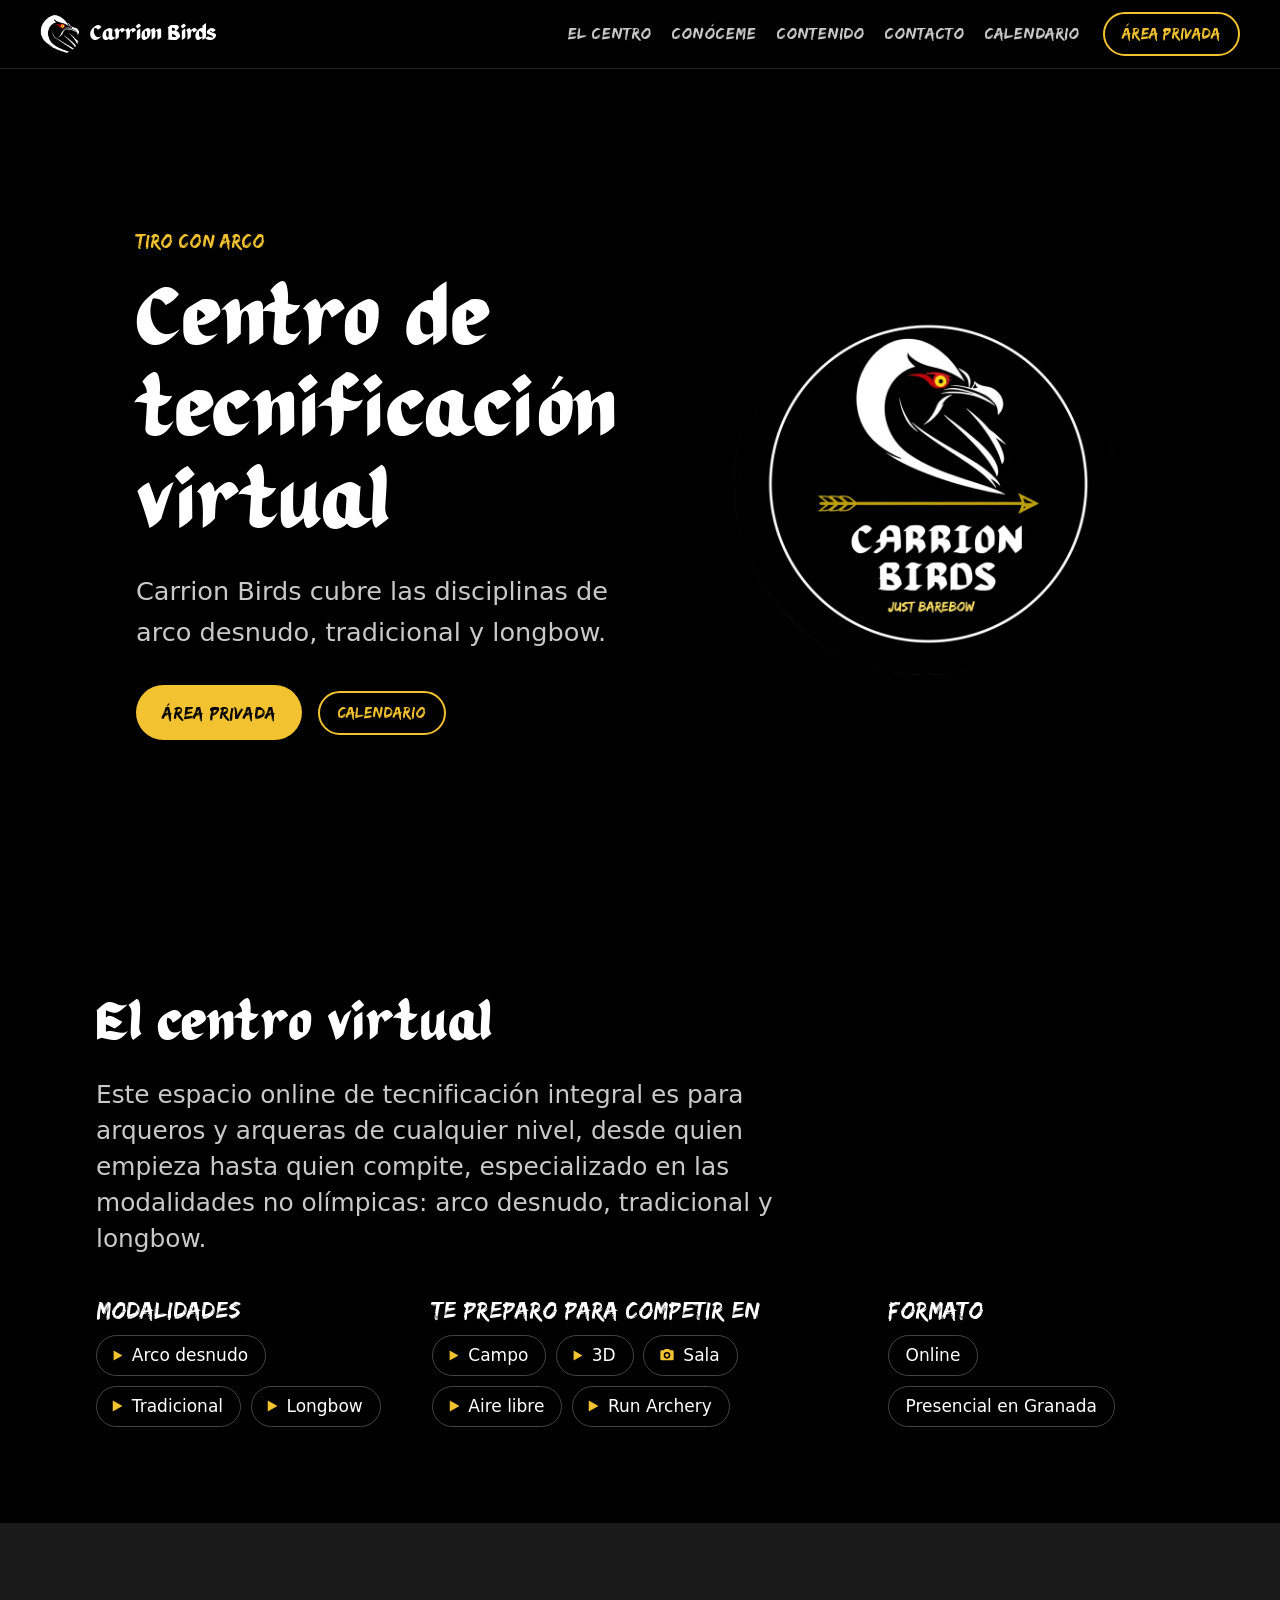
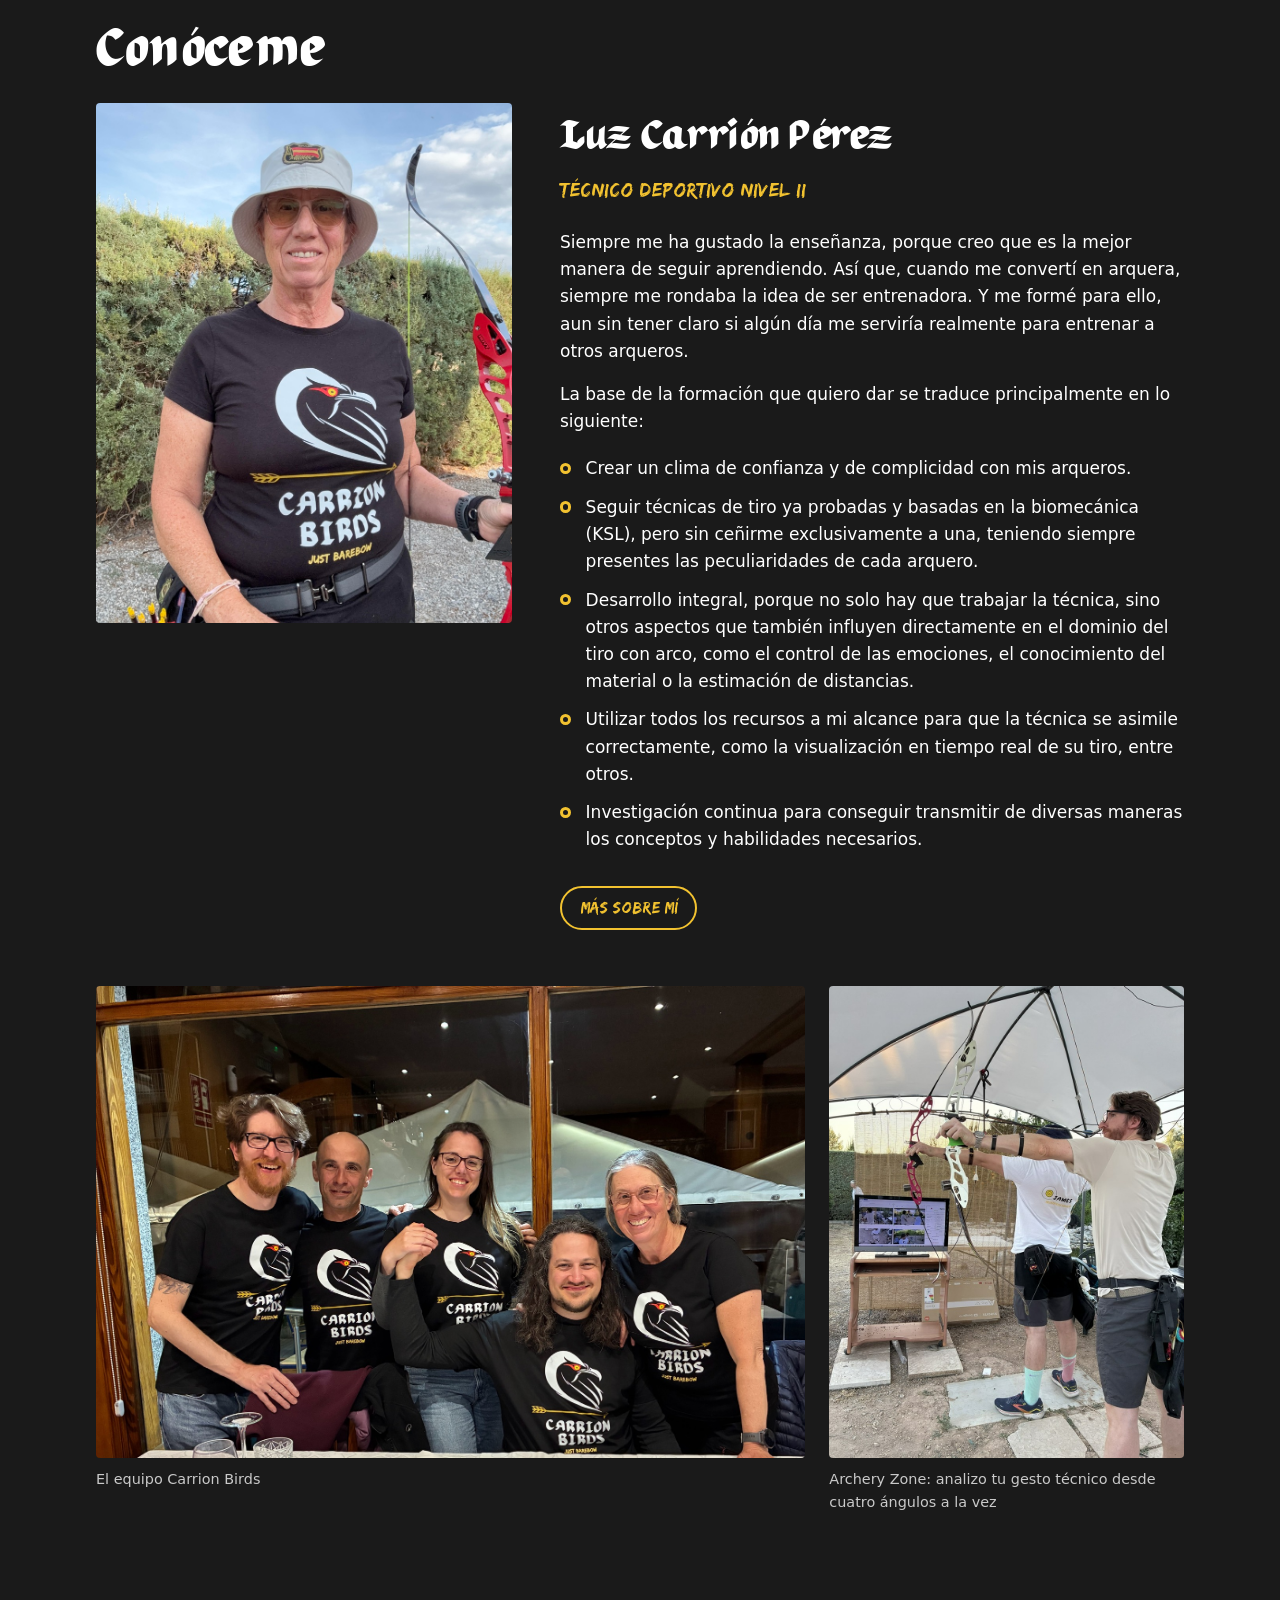
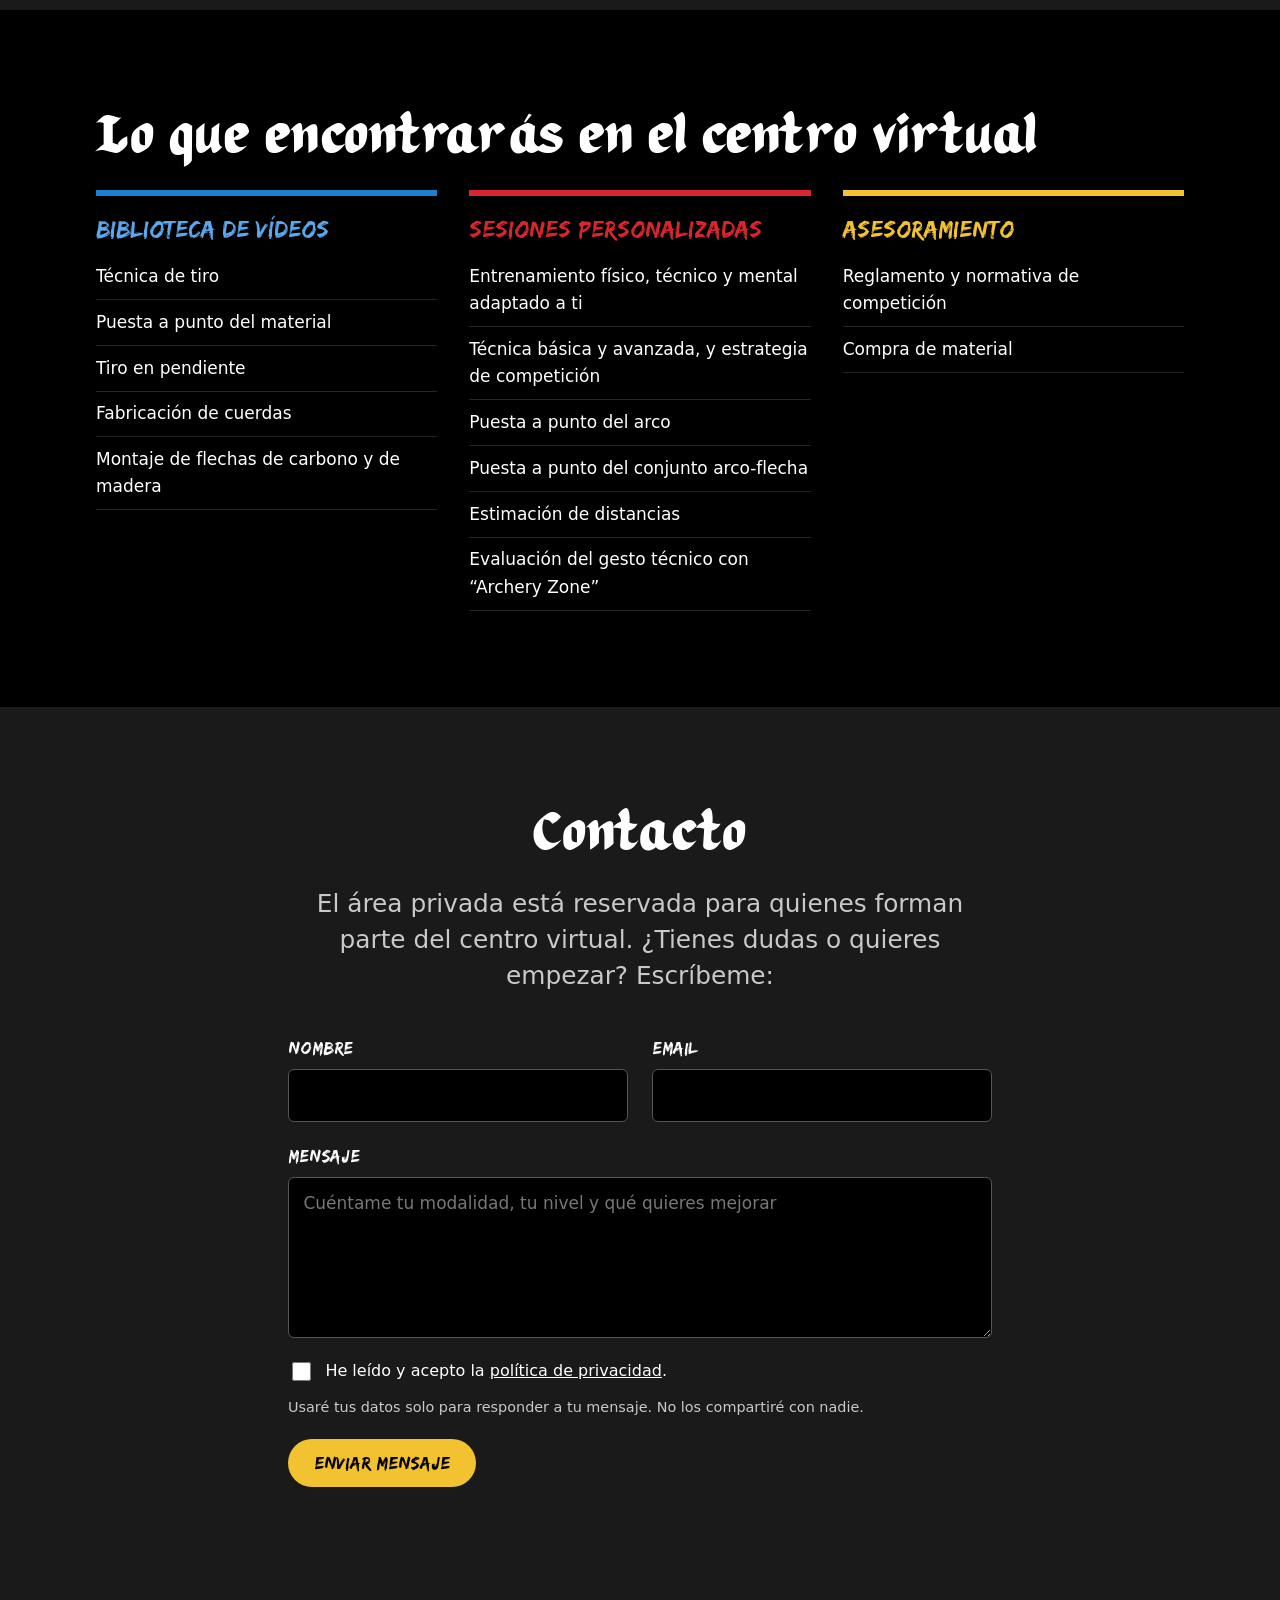
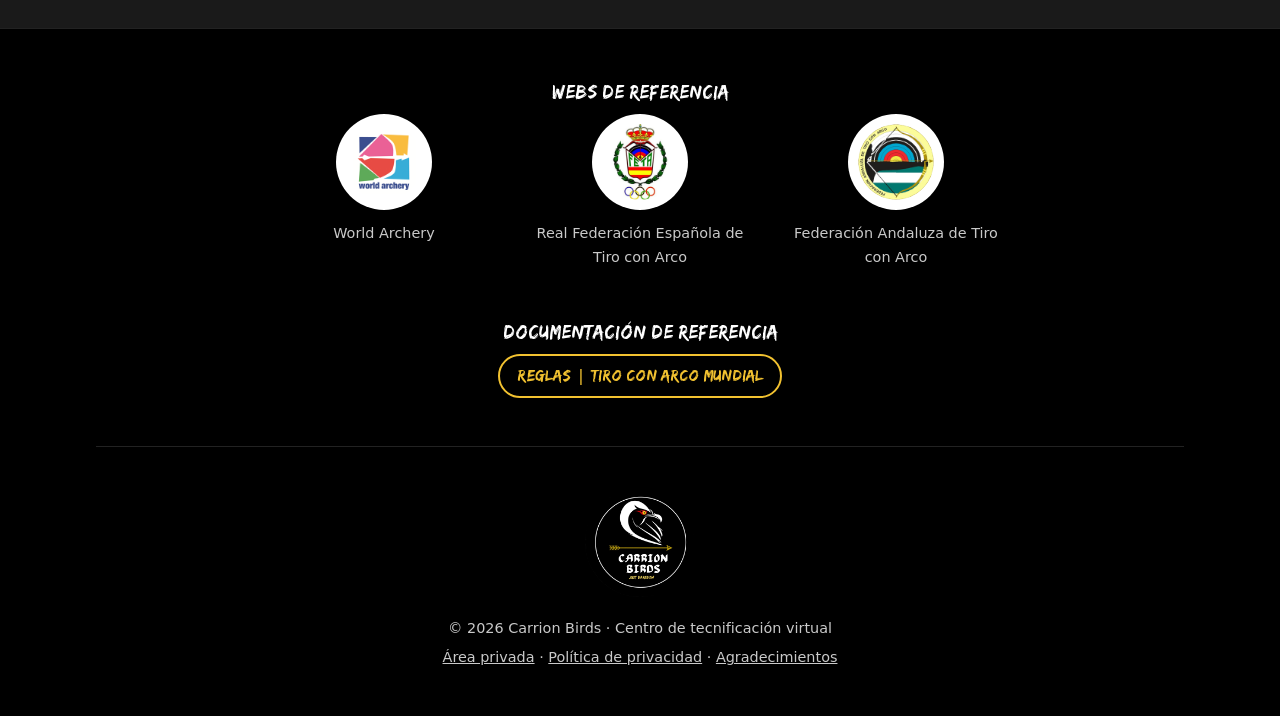
==== index.html @ 304d245d "Add World Archery (WA) federation for the Nîmes tournament New "WA" federation tag (magenta, World A" ====
<!doctype html>
<html lang="es">
<head>
  <meta charset="utf-8">
  <meta name="viewport" content="width=device-width, initial-scale=1">
  <title>Carrion Birds · Centro de tecnificación virtual de tiro con arco</title>
  <meta name="description" content="Tecnificación de tiro con arco online y presencial en Granada para arco desnudo, tradicional y longbow. Preparación para campo, 3D, sala, aire libre y Run Archery con Luz Carrión Pérez.">
  <meta name="theme-color" content="#000000">

  <link rel="canonical" href="https://www.carrionbirds.es/">

  <!-- Vista previa al compartir el enlace (WhatsApp, Telegram, Facebook...).
       La imagen tiene que ir con la dirección completa, no con ruta relativa. -->
  <meta property="og:site_name" content="Carrion Birds">
  <meta property="og:title" content="Carrion Birds · Centro de tecnificación virtual">
  <meta property="og:description" content="Tecnificación online para arco desnudo, tradicional y longbow.">
  <meta property="og:url" content="https://www.carrionbirds.es/">
  <meta property="og:image" content="https://www.carrionbirds.es/img/logo-carrion-birds-circular.png">
  <meta property="og:image:type" content="image/png">
  <meta property="og:image:width" content="800">
  <meta property="og:image:height" content="800">
  <meta property="og:image:alt" content="Logo de Carrion Birds">
  <meta property="og:type" content="website">
  <meta property="og:locale" content="es_ES">
  <meta name="twitter:card" content="summary">

  <link rel="icon" type="image/png" href="img/favicon.png">
  <link rel="apple-touch-icon" href="img/apple-touch-icon.png">
  <link rel="preload" href="fonts/Karatula.woff" as="font" type="font/woff" crossorigin>
  <link rel="preload" href="fonts/Edo.woff" as="font" type="font/woff" crossorigin>
  <link rel="stylesheet" href="css/styles.css?v=15">
</head>
<body>

  <a class="saltar" href="#contenido">Saltar al contenido</a>

  <!--
    ENLACE DE GOOGLE CLASSROOM
    Sustituye https://classroom.google.com/ por el enlace de tu clase
    en los TRES sitios donde aparece en este archivo.
  -->

  <header class="cabecera">
    <a class="marca" href="#inicio" aria-label="Carrion Birds, inicio">
      <img src="img/favicon.png" alt="" width="40" height="40">
      <span>Carrion Birds</span>
    </a>
    <nav class="menu" id="menu-principal" aria-label="Secciones">
      <a href="#centro">El centro</a>
      <a href="#conoceme">Conóceme</a>
      <a href="#contenido-centro">Contenido</a>
      <a href="#contacto">Contacto</a>
      <a href="calendario.html">Calendario</a>
      <a class="menu__solo-movil" href="https://classroom.google.com/" target="_blank" rel="noopener">Área privada</a>
    </nav>
    <a class="boton boton--borde cabecera__privada" href="https://classroom.google.com/" target="_blank" rel="noopener">Área privada</a>
    <!-- Botón del menú desplegable: solo se ve en el móvil -->
    <button class="menu-boton" type="button" aria-expanded="false" aria-controls="menu-principal" aria-label="Abrir el menú">
      <span></span><span></span><span></span>
    </button>
  </header>

  <main id="contenido">

    <!-- CABECERA -->
    <section class="portada" id="inicio">
      <div class="portada__texto">
        <p class="portada__club">Tiro con arco</p>
        <h1>Centro de tecnificación virtual</h1>
        <p class="portada__lema">Carrion Birds cubre las disciplinas de arco desnudo, tradicional y longbow.</p>
        <div class="portada__acciones">
          <a class="boton boton--oro" href="https://classroom.google.com/" target="_blank" rel="noopener">Área privada</a>
          <a class="boton boton--borde" href="calendario.html">Calendario</a>
        </div>
      </div>
      <div class="diana">
        <img class="diana__logo" src="img/logo-carrion-birds-circular.webp" alt="Logo de Carrion Birds, Just Barebow" width="800" height="800">
        <svg class="diana__anillos" viewBox="0 0 200 200" aria-hidden="true">
          <circle class="anillo anillo--blanco" cx="100" cy="100" r="90" />
          <circle class="anillo anillo--negro"  cx="100" cy="100" r="70" />
          <circle class="anillo anillo--azul"   cx="100" cy="100" r="50" />
          <circle class="anillo anillo--rojo"   cx="100" cy="100" r="30" />
          <circle class="anillo anillo--oro"    cx="100" cy="100" r="10" />
        </svg>
      </div>
    </section>

    <!-- QUÉ ES -->
    <section class="bloque" id="centro">
      <h2>El centro virtual</h2>
      <p class="entradilla">Este espacio online de tecnificación integral es para arqueros y arqueras de cualquier nivel, desde quien empieza hasta quien compite, especializado en las modalidades no olímpicas: arco desnudo, tradicional y longbow.</p>

      <div class="columnas">
        <div>
          <h3>Modalidades</h3>
          <ul class="etiquetas">
            <li><a href="https://youtu.be/T-MJKO4AnBM" target="_blank" rel="noopener">Arco desnudo</a></li>
            <li><a href="https://youtube.com/shorts/tj2CkJZrznQ" target="_blank" rel="noopener">Tradicional</a></li>
            <li><a href="https://youtube.com/shorts/CF2-1TgHA38" target="_blank" rel="noopener">Longbow</a></li>
          </ul>
        </div>
        <div>
          <h3>Te preparo para competir en</h3>
          <ul class="etiquetas">
            <li><a href="https://youtube.com/shorts/eZR2e_wwsYQ" target="_blank" rel="noopener">Campo</a></li>
            <li><a href="https://youtu.be/ReHPJplPX74" target="_blank" rel="noopener">3D</a></li>
            <li><a class="etiqueta--fotos" href="https://rfeta.smugmug.com/Temporada-2025-2026/Competiciones/Campeonatos-de-Espa%C3%B1a-en-Sala/Campeonato-Espa%C3%B1a-TLD-Sala-Ciudad-Real-2026/Fase-clasificatoria-longbow-y-arco-desnudo-2401/i-LFbZpQG/A" target="_blank" rel="noopener">Sala</a></li>
            <li><a href="https://youtu.be/RbGaaevDKQA" target="_blank" rel="noopener">Aire libre</a></li>
            <li><a href="https://www.youtube.com/watch?v=xKlJb9J6GiI" target="_blank" rel="noopener">Run Archery</a></li>
          </ul>
        </div>
        <div>
          <h3>Formato</h3>
          <ul class="etiquetas">
            <li>Online</li>
            <li>Presencial en Granada</li>
          </ul>
        </div>
      </div>
    </section>

    <!-- QUIÉN -->
    <section class="bloque bloque--claro" id="conoceme">
      <h2>Conóceme</h2>
      <div class="perfil">
        <figure class="perfil__foto">
          <!-- Foto vertical de la entrenadora (por ejemplo 900 × 1200 px) -->
          <img src="img/luz-carrion.jpg" alt="Luz Carrión Pérez" width="900" height="1200" loading="lazy">
        </figure>
        <div class="perfil__texto">
          <p class="perfil__nombre">Luz Carrión Pérez</p>
          <p class="perfil__cargo">Técnico Deportivo Nivel II</p>
          <!-- Escribe aquí el párrafo con más información sobre ti -->
                    <div class="perfil__bio">
            <p>Siempre me ha gustado la enseñanza, porque creo que es la mejor manera de seguir aprendiendo. Así que, cuando me convertí en arquera, siempre me rondaba la idea de ser entrenadora. Y me formé para ello, aun sin tener claro si algún día me serviría realmente para entrenar a otros arqueros.</p>
            <p>La base de la formación que quiero dar se traduce principalmente en lo siguiente:</p>
            <ul class="perfil__principios">
              <li>Crear un clima de confianza y de complicidad con mis arqueros.</li>
              <li>Seguir técnicas de tiro ya probadas y basadas en la biomecánica (KSL), pero sin ceñirme exclusivamente a una, teniendo siempre presentes las peculiaridades de cada arquero.</li>
              <li>Desarrollo integral, porque no solo hay que trabajar la técnica, sino otros aspectos que también influyen directamente en el dominio del tiro con arco, como el control de las emociones, el conocimiento del material o la estimación de distancias.</li>
              <li>Utilizar todos los recursos a mi alcance para que la técnica se asimile correctamente, como la visualización en tiempo real de su tiro, entre otros.</li>
              <li>Investigación continua para conseguir transmitir de diversas maneras los conceptos y habilidades necesarios.</li>
            </ul>
          </div>
          <a class="boton boton--borde" href="luz-carrion-perez.html">Más sobre mí</a>
        </div>
      </div>

      <div class="galeria">
        <figure class="galeria__grupo">
          <!-- Foto horizontal de grupo (por ejemplo 1600 × 1067 px) -->
          <img src="img/foto-grupo.jpg" alt="Arqueros y arqueras de Carrion Birds con la camiseta del club" width="1600" height="1067" loading="lazy">
          <figcaption>El equipo Carrion Birds</figcaption>
        </figure>
        <figure class="galeria__zona">
          <!-- Foto vertical de Archery Zone (por ejemplo 900 × 1200 px) -->
          <img src="img/archery-zone.jpg" alt="Sesión en Archery Zone: arqueros tirando junto a la pantalla con las cuatro vistas de las cámaras" width="900" height="1200" loading="lazy">
          <figcaption>Archery Zone: analizo tu gesto técnico desde cuatro ángulos a la vez</figcaption>
        </figure>
      </div>
    </section>

    <!-- CONTENIDO -->
    <section class="bloque" id="contenido-centro">
      <h2>Lo que encontrarás en el centro virtual</h2>
      <div class="servicios">
        <article class="servicio servicio--azul">
          <h3>Biblioteca de vídeos</h3>
          <ul>
            <li>Técnica de tiro</li>
            <li>Puesta a punto del material</li>
            <li>Tiro en pendiente</li>
            <li>Fabricación de cuerdas</li>
            <li>Montaje de flechas de carbono y de madera</li>
          </ul>
        </article>
        <article class="servicio servicio--rojo">
          <h3>Sesiones personalizadas</h3>
          <ul>
            <li>Entrenamiento físico, técnico y mental adaptado a ti</li>
            <li>Técnica básica y avanzada, y estrategia de competición</li>
            <li>Puesta a punto del arco</li>
            <li>Puesta a punto del conjunto arco-flecha</li>
            <li>Estimación de distancias</li>
            <li>Evaluación del gesto técnico con “Archery Zone”</li>
          </ul>
        </article>
        <article class="servicio servicio--oro">
          <h3>Asesoramiento</h3>
          <ul>
            <li>Reglamento y normativa de competición</li>
            <li>Compra de material</li>
          </ul>
        </article>
      </div>
    </section>

    <!-- CIERRE Y CONTACTO -->
    <section class="bloque bloque--claro contacto" id="contacto">
      <h2>Contacto</h2>
      <p class="entradilla">El área privada está reservada para quienes forman parte del centro virtual. ¿Tienes dudas o quieres empezar? Escríbeme:</p>

      <!--
        FORMULARIO (Formspree)
        Sustituye TU_CODIGO por el código de tu formulario en Formspree
        (la parte final de la dirección que te dan, por ejemplo xyzabcde).
        Ver README.md, apartado "Formulario de contacto".
      -->
      <form class="formulario" id="formulario-contacto" action="https://formspree.io/f/xppqkqeo" method="POST">
        <input type="hidden" name="_subject" value="Nuevo mensaje desde la web de Carrion Birds">
        <!-- Trampa para robots: las personas no ven este campo -->
        <input type="text" name="_gotcha" class="oculto" tabindex="-1" autocomplete="off" aria-hidden="true">

        <div class="campo">
          <label for="nombre">Nombre</label>
          <input id="nombre" name="nombre" type="text" autocomplete="name" required>
        </div>
        <div class="campo">
          <label for="email">Email</label>
          <input id="email" name="email" type="email" autocomplete="email" required>
        </div>
        <div class="campo campo--ancho">
          <label for="mensaje">Mensaje</label>
          <textarea id="mensaje" name="mensaje" rows="5" placeholder="Cuéntame tu modalidad, tu nivel y qué quieres mejorar" required></textarea>
        </div>
        <div class="campo campo--ancho campo--check">
          <input id="privacidad" name="privacidad" type="checkbox" value="Acepta" required>
          <label for="privacidad">He leído y acepto la <a href="privacidad.html">política de privacidad</a>.</label>
        </div>
        <p class="formulario__legal campo--ancho">Usaré tus datos solo para responder a tu mensaje. No los compartiré con nadie.</p>
        <div class="campo--ancho">
          <button class="boton boton--oro" type="submit">Enviar mensaje</button>
        </div>
        <p class="formulario__estado campo--ancho" role="status" aria-live="polite"></p>
      </form>
    </section>

  </main>

  <footer class="pie">
    <div class="pie__referencias">
      <p class="pie__titulo">Webs de referencia</p>
      <ul class="federaciones">
        <li>
          <a href="https://www.worldarchery.sport/" target="_blank" rel="noopener">
            <img src="img/logo-world-archery.png" alt="" width="200" height="200" loading="lazy">
            <span>World Archery</span>
          </a>
        </li>
        <li>
          <a href="https://www.federarco.es/" target="_blank" rel="noopener">
            <img src="img/logo-rfeta.png" alt="" width="200" height="200" loading="lazy">
            <span>Real Federación Española de Tiro con Arco</span>
          </a>
        </li>
        <li>
          <a href="https://fatarco.es/" target="_blank" rel="noopener">
            <img src="img/logo-fatarco.png" alt="" width="200" height="200" loading="lazy">
            <span>Federación Andaluza de Tiro con Arco</span>
          </a>
        </li>
      </ul>
    </div>
    <div class="pie__referencias">
      <p class="pie__titulo">Documentación de referencia</p>
      <a class="boton boton--borde" href="https://www.worldarchery.sport/rulebook" target="_blank" rel="noopener">Reglas <span class="boton__barra">|</span> Tiro con arco mundial</a>
    </div>
    <div class="pie__club">
      <img src="img/logo-carrion-birds-circular.webp" alt="Carrion Birds, Just Barebow" width="800" height="800" loading="lazy">
      <p>© 2026 Carrion Birds · Centro de tecnificación virtual</p>
      <p><a href="https://classroom.google.com/" target="_blank" rel="noopener">Área privada</a> · <a href="privacidad.html">Política de privacidad</a> · <a href="agradecimientos.html">Agradecimientos</a></p>
    </div>
  </footer>

  <script src="js/menu.js?v=1"></script>
  <script>
    // Envía el formulario sin salir de la página y muestra el resultado debajo.
    // Si JavaScript falla, el formulario se envía igualmente a Formspree.
    (function () {
      var form = document.getElementById("formulario-contacto");
      var estado = form.querySelector(".formulario__estado");
      var boton = form.querySelector("button[type=submit]");

      form.addEventListener("submit", function (e) {
        e.preventDefault();
        boton.disabled = true;
        boton.textContent = "Enviando…";
        estado.className = "formulario__estado campo--ancho";
        estado.textContent = "";

        fetch(form.action, {
          method: "POST",
          body: new FormData(form),
          headers: { "Accept": "application/json" }
        }).then(function (respuesta) {
          if (!respuesta.ok) throw new Error();
          form.reset();
          estado.classList.add("formulario__estado--ok");
          estado.textContent = "Mensaje enviado. Te responderé lo antes posible.";
        }).catch(function () {
          estado.classList.add("formulario__estado--error");
          estado.textContent = "No se ha podido enviar el mensaje. Revisa tu conexión y vuelve a intentarlo.";
        }).finally(function () {
          boton.disabled = false;
          boton.textContent = "Enviar mensaje";
        });
      });
    })();
  </script>

</body>
</html>
---- css/styles.css ----
/* =========================================================
   Carrion Birds · Centro de Tecnificación Virtual
   ========================================================= */

/* ---------- Tipografías ----------
   Karatula: LL Karatula, de Lloyd Zapanta.
   Edo: de Vic Fieger (licencia en fonts/Edo-licencia-Vic-Fieger.txt). */
@font-face {
  font-family: "Karatula";
  src: url("../fonts/Karatula.woff") format("woff");
  font-display: swap;
}
@font-face {
  font-family: "Edo";
  src: url("../fonts/Edo.woff") format("woff");
  font-display: swap;
}

/* ---------- Colores y medidas ---------- */
:root {
  --negro: #000000;
  --blanco: #ffffff;
  --gris: #1a1a1a;          /* fondo de las secciones alternas */
  --gris-texto: #c9c9c9;
  --oro: #f2c230;           /* amarillo de la diana */
  --rojo: #d7262e;          /* rojo de la diana */
  --azul: #1f7fd1;          /* azul de la diana */

  --fuente-titulo: "Karatula", "Impact", "Arial Black", sans-serif;
  --fuente-texto: "Edo", "Trebuchet MS", sans-serif;
  /* Para listas y textos largos. Si quieres TODO en Edo,
     cambia esta línea por: var(--fuente-texto); */
  --fuente-lectura: system-ui, -apple-system, "Segoe UI", Roboto, sans-serif;

  --ancho: 68rem;
  --margen: clamp(1rem, 4vw, 2.5rem);
}

/* ---------- Base ---------- */
*, *::before, *::after { box-sizing: border-box; }
html { scroll-behavior: smooth; scroll-padding-top: 5rem; }
body {
  margin: 0;
  background: var(--negro);
  color: var(--blanco);
  font-family: var(--fuente-lectura);
  font-size: 1.0625rem;
  line-height: 1.6;
  -webkit-font-smoothing: antialiased;
}
img { max-width: 100%; height: auto; display: block; }
a { color: inherit; }
h1, h2, h3 { margin: 0; font-weight: normal; line-height: 1.1; }
h1, h2 { font-family: var(--fuente-titulo); letter-spacing: .02em; }
h3 { font-family: var(--fuente-texto); font-size: 1.5rem; margin-bottom: .75rem; }
ul, ol { margin: 0; padding: 0; list-style: none; }
p { margin: 0 0 1rem; }

:focus-visible { outline: 3px solid var(--oro); outline-offset: 3px; }

.saltar {
  position: absolute; left: -999px; top: 0;
  background: var(--oro); color: var(--negro); padding: .5rem 1rem; z-index: 100;
}
.saltar:focus { left: 1rem; }

/* ---------- Botones ---------- */
.boton {
  display: inline-block;
  font-family: var(--fuente-texto);
  font-size: 1.15rem;
  text-decoration: none;
  padding: .7em 1.4em;
  border-radius: 999px;
  transition: background-color .2s, color .2s;
}
.boton--oro { background: var(--oro); color: var(--negro); }
.boton--oro:hover { background: var(--blanco); }
.boton--borde { border: 2px solid var(--oro); color: var(--oro); padding: .45em 1.1em; font-size: 1rem; }
.boton--borde:hover { background: var(--oro); color: var(--negro); }
.boton__barra { font-family: var(--fuente-lectura); margin: 0 .2em; }   /* la fuente Edo no tiene "|" */

/* ---------- Cabecera fija ---------- */
.cabecera {
  position: sticky; top: 0; z-index: 50;
  display: flex; align-items: center; gap: 1.5rem;
  padding: .75rem var(--margen);
  background: rgba(0, 0, 0, .92);
  border-bottom: 1px solid #222;
}
.marca {
  display: flex; align-items: center; gap: .6rem;
  text-decoration: none;
  font-family: var(--fuente-titulo); font-size: 1.4rem;
  margin-right: auto;
}
.marca img { width: 40px; height: 40px; border-radius: 50%; }
.menu { display: flex; gap: 1.25rem; font-family: var(--fuente-texto); }
.menu a { text-decoration: none; color: var(--gris-texto); }
.menu a:hover, .menu a[aria-current="page"] { color: var(--oro); }
.menu__solo-movil { display: none; }

/* Botón del menú desplegable (tres rayas que se convierten en una X) */
.menu-boton {
  display: none; flex-direction: column; justify-content: center; gap: 5px;
  width: 2.75rem; height: 2.75rem; padding: 0 .65rem;
  background: none; border: 2px solid var(--oro); border-radius: 50%; cursor: pointer;
}
.menu-boton span { display: block; height: 2px; background: var(--oro); border-radius: 2px; transition: transform .2s, opacity .2s; }
.cabecera--menu-abierto .menu-boton span:nth-child(1) { transform: translateY(7px) rotate(45deg); }
.cabecera--menu-abierto .menu-boton span:nth-child(2) { opacity: 0; }
.cabecera--menu-abierto .menu-boton span:nth-child(3) { transform: translateY(-7px) rotate(-45deg); }

/* ---------- Portada ---------- */
.portada {
  max-width: var(--ancho); margin: 0 auto;
  padding: clamp(3rem, 8vw, 6rem) var(--margen);
  display: grid; grid-template-columns: 1.2fr 1fr; gap: 3rem; align-items: center;
  min-height: calc(100vh - 4.5rem);
  overflow-x: clip;  /* los anillos al abrirse no generan scroll lateral */
}
.portada__club { font-family: var(--fuente-texto); color: var(--oro); font-size: 1.2rem; margin-bottom: 1rem; }
.portada h1 { font-size: clamp(2.6rem, 7vw, 5.2rem); margin-bottom: 1.5rem; }
.portada__lema { font-family: var(--fuente-lectura); font-size: clamp(1.25rem, 2.4vw, 1.6rem); color: var(--gris-texto); max-width: 30ch; margin-bottom: 2rem; }
.portada__acciones { display: flex; flex-wrap: wrap; align-items: center; gap: 1rem; }

/* La diana: aparece una diana, sus anillos se abren desde el centro
   hacia fuera y al final solo queda el logo */
.diana {
  position: relative;
  justify-self: center;
  width: min(100%, 24rem);
  aspect-ratio: 1;
}
.diana__logo {
  width: 100%;
  animation: logo-aparece .6s ease-out 1.2s both;
}
.diana__anillos {
  position: absolute; inset: 0;
  width: 100%; height: 100%;
  overflow: visible;
  pointer-events: none;
  animation: diana-entra .6s cubic-bezier(.2, .8, .2, 1) both;
}
.anillo {
  fill: none;
  stroke-width: 20.5;               /* cada anillo ocupa una franja de la diana */
  transform-box: view-box;
  transform-origin: 50% 50%;
  animation: anillo-abre .8s cubic-bezier(.55, 0, .3, 1) both;
}
.anillo--blanco { stroke: var(--blanco); animation-delay: 1.40s; }
.anillo--negro  { stroke: #111;          animation-delay: 1.30s; }
.anillo--azul   { stroke: var(--azul);   animation-delay: 1.20s; }
.anillo--rojo   { stroke: var(--rojo);   animation-delay: 1.10s; }
.anillo--oro    { stroke: var(--oro);    animation-delay: 1.00s; stroke-width: 20; }

@keyframes diana-entra {
  from { opacity: 0; transform: scale(.6) rotate(-20deg); }
  to   { opacity: 1; transform: none; }
}
@keyframes anillo-abre {
  0%   { transform: scale(1);   opacity: 1; }
  70%  { opacity: 0; }
  100% { transform: scale(2);   opacity: 0; }
}
@keyframes logo-aparece {
  from { opacity: 0; transform: scale(.92); }
  to   { opacity: 1; transform: none; }
}
@media (prefers-reduced-motion: reduce) {
  .diana__anillos { display: none; }
  .diana__logo { animation: none; }
  html { scroll-behavior: auto; }
}

/* ---------- Secciones ---------- */
.bloque {
  padding: clamp(3.5rem, 8vw, 6rem) var(--margen);
}
.bloque > * { max-width: var(--ancho); margin-left: auto; margin-right: auto; }
.bloque > .entradilla { max-width: 44rem; margin-left: max(0px, calc((100% - var(--ancho)) / 2)); }
.bloque--claro { background: var(--gris); }
.bloque h2 { font-size: clamp(2.2rem, 5vw, 3.4rem); margin-bottom: 1.5rem; }
.entradilla {
  font-family: var(--fuente-lectura);
  font-size: clamp(1.25rem, 2.2vw, 1.55rem);
  line-height: 1.45;
  color: var(--gris-texto);
  margin-bottom: 2.5rem;
}
.contacto .entradilla { margin-left: auto; margin-right: auto; }

.columnas { display: grid; grid-template-columns: 1fr 1.4fr 1fr; gap: 2.5rem; }

.etiquetas { display: flex; flex-wrap: wrap; gap: .6rem; }
.etiquetas li {
  border: 1px solid #444; border-radius: 999px;
  padding: .35em 1em;
}
/* Etiquetas que son enlaces: toda la pastilla se puede pulsar */
.etiquetas li:has(a) { padding: 0; transition: border-color .2s; }
.etiquetas a {
  display: flex; align-items: center; gap: .5em;
  padding: .35em 1em .35em .85em;
  text-decoration: none; transition: color .2s;
}
.etiquetas li:has(a:hover) { border-color: var(--oro); }
.etiquetas a:hover { color: var(--oro); }
/* Icono delante del texto: ▶ para vídeos, cámara para galerías de fotos */
.etiquetas a::before {
  content: ""; flex: none;
  width: .7em; height: .7em;
  background: var(--oro);
  -webkit-mask: var(--icono) center / contain no-repeat;
          mask: var(--icono) center / contain no-repeat;
  --icono: url("data:image/svg+xml,%3Csvg xmlns='http://www.w3.org/2000/svg' viewBox='0 0 10 10'%3E%3Cpath d='M1.5 .5l8 4.5-8 4.5z'/%3E%3C/svg%3E");
}
.etiquetas a.etiqueta--fotos::before {
  width: .95em; height: .95em;
  --icono: url("data:image/svg+xml,%3Csvg xmlns='http://www.w3.org/2000/svg' viewBox='0 0 24 24'%3E%3Cpath fill-rule='evenodd' d='M9 3 7.2 5H4a2 2 0 0 0-2 2v11a2 2 0 0 0 2 2h16a2 2 0 0 0 2-2V7a2 2 0 0 0-2-2h-3.2L15 3zm3 4.5a5 5 0 1 1 0 10 5 5 0 0 1 0-10zm0 2.3a2.7 2.7 0 1 0 0 5.4 2.7 2.7 0 0 0 0-5.4z'/%3E%3C/svg%3E");
}

/* ---------- Conóceme ----------
   Arriba: foto vertical de la entrenadora + texto.
   Debajo: foto de grupo (horizontal) y Archery Zone (vertical) a la misma altura. */
.perfil {
  display: grid; grid-template-columns: minmax(0, 1fr) minmax(0, 1.5fr);
  gap: 3rem; align-items: start;
}
.perfil__foto { margin: 0; }
.perfil__foto img {
  width: 100%; aspect-ratio: 4 / 5; object-fit: cover;
  object-position: center 25%;   /* prioriza la cara */
  border-radius: 4px;
}
.perfil__nombre { font-family: var(--fuente-titulo); font-size: clamp(1.8rem, 3.5vw, 2.6rem); margin-bottom: .25rem; }
.perfil__cargo { font-family: var(--fuente-texto); color: var(--oro); font-size: 1.25rem; margin-bottom: 1.5rem; }
.perfil__texto > p:not([class]) { max-width: 38rem; margin-bottom: 2rem; }

.galeria {
  display: grid;
  grid-template-columns: minmax(0, 2fr) minmax(0, 1fr);  /* horizontal + vertical a la misma altura */
  gap: 1.5rem;
  margin-top: 3.5rem;
}
.galeria figure { margin: 0; display: flex; flex-direction: column; }
.galeria img { width: 100%; border-radius: 4px; object-fit: cover; }
.galeria__grupo img { aspect-ratio: 3 / 2; }
.galeria__zona img { flex: 1; min-height: 0; height: 100%; object-position: center 45%; }
.galeria figcaption { font-size: .9rem; color: var(--gris-texto); margin-top: .6rem; }

/* ---------- Qué incluye: cada bloque lleva un color de la diana ---------- */
.servicios { display: grid; grid-template-columns: repeat(3, 1fr); gap: 2rem; }
.servicio { border-top: 6px solid var(--color); padding-top: 1.25rem; }
.servicio h3 { color: var(--color); }
.servicio li { padding: .55rem 0; border-bottom: 1px solid #262626; }
.servicio--azul { --color: var(--azul); }
.servicio--rojo { --color: var(--rojo); }
.servicio--oro  { --color: var(--oro); }
.servicio--azul h3 { color: #5aa8ec; } /* azul aclarado para que se lea bien sobre negro */

/* ---------- Contacto ---------- */
.contacto { text-align: center; }
.formulario {
  display: grid; grid-template-columns: 1fr 1fr; gap: 1.25rem 1.5rem;
  max-width: 44rem; text-align: left;
}
.campo { display: flex; flex-direction: column; gap: .4rem; }
.campo--ancho { grid-column: 1 / -1; }
.campo label { font-family: var(--fuente-texto); font-size: 1.1rem; }
.campo input, .campo textarea {
  font: inherit; color: var(--blanco);
  background: var(--negro);
  border: 1px solid #555; border-radius: 6px;
  padding: .75rem .9rem;
}
.campo input:focus, .campo textarea:focus { border-color: var(--oro); outline: none; box-shadow: 0 0 0 3px rgba(242, 194, 48, .35); }
.campo textarea { resize: vertical; min-height: 8rem; }
.campo textarea::placeholder { color: #777; }
.campo--check { flex-direction: row; align-items: flex-start; gap: .7rem; }
.campo--check input { width: 1.2rem; height: 1.2rem; margin-top: .2rem; accent-color: var(--oro); padding: 0; }
.campo--check label { font-family: var(--fuente-lectura); font-size: 1rem; }
.formulario__legal { font-size: .9rem; color: var(--gris-texto); margin: -.5rem 0 0; }
.formulario .boton { border: 0; cursor: pointer; }
.formulario .boton:disabled { opacity: .6; cursor: wait; }
.formulario__estado { margin: 0; min-height: 1.5em; }
.formulario__estado--ok { color: var(--oro); }
.formulario__estado--error { color: #ff6b70; }
.oculto { position: absolute; left: -9999px; width: 1px; height: 1px; opacity: 0; }

/* ---------- Pie ---------- */
.pie {
  border-top: 1px solid #222;
  color: var(--gris-texto);
  font-size: .9rem;
  padding: 3rem var(--margen) 2.5rem;
}
.pie__referencias { max-width: var(--ancho); margin: 0 auto 3rem; text-align: center; }
.pie__titulo { font-family: var(--fuente-texto); color: var(--blanco); font-size: 1.2rem; margin-bottom: 1.5rem; }
.federaciones { display: flex; justify-content: center; flex-wrap: wrap; gap: 2rem 3rem; }
.federaciones li { flex: 0 1 13rem; display: flex; justify-content: center; }   /* mismo ancho para todas, así quedan centradas bajo el título */
.federaciones a {
  display: flex; flex-direction: column; align-items: center; gap: .75rem;
  max-width: 13rem; text-decoration: none; color: var(--gris-texto);
}
.federaciones img {
  width: 96px; height: 96px; object-fit: contain;
  background: var(--blanco); border-radius: 50%; padding: 10px;
  transition: transform .2s;
}
.federaciones a:hover { color: var(--oro); }
.federaciones a:hover img { transform: scale(1.06); }
.pie__club { text-align: center; padding-top: 2.5rem; border-top: 1px solid #222; max-width: var(--ancho); margin: 0 auto; }
.pie__club img { width: 110px; margin: 0 auto 1.25rem; }
.pie p { margin-bottom: .4rem; }

/* ---------- Móvil y tableta ---------- */
@media (max-width: 860px) {
  /* Menú desplegable: oculto hasta pulsar el botón; se abre bajo la cabecera */
  .menu-boton { display: flex; }
  .cabecera__privada { display: none; }   /* en el móvil va dentro del menú */
  .menu {
    display: none; position: absolute; top: 100%; left: 0; right: 0;
    flex-direction: column; gap: 0;
    background: rgba(0, 0, 0, .97); border-bottom: 1px solid #333;
    box-shadow: 0 12px 24px rgba(0, 0, 0, .6);
  }
  .cabecera--menu-abierto .menu { display: flex; }
  .menu a { padding: .9rem var(--margen); font-size: 1.15rem; border-top: 1px solid #222; }
  .menu .menu__solo-movil { display: block; color: var(--oro); }
  .portada { grid-template-columns: 1fr; min-height: 0; text-align: center; gap: 2.5rem; }
  .portada__lema { margin-left: auto; margin-right: auto; }
  .portada__acciones { justify-content: center; }
  /* Botones del hero más pequeños y del mismo tamaño, en una sola línea */
  .portada__acciones { flex-wrap: nowrap; gap: .6rem; }
  .portada__acciones .boton { font-size: .95rem; padding: .55em 1.1em; border: 2px solid var(--oro); }
  .diana { order: -1; width: min(70%, 16rem); }
  .perfil, .servicios, .columnas, .formulario { grid-template-columns: 1fr; }
  .perfil__foto { max-width: 22rem; }
  .galeria { grid-template-columns: 1fr; margin-top: 2.5rem; }
  .galeria__zona img { flex: none; height: auto; aspect-ratio: 4 / 5; }
}
@media (prefers-reduced-motion: reduce) {
  .federaciones a:hover img { transform: none; }
}
@media (max-width: 420px) {
  .marca span { font-size: 1.15rem; }
  .cabecera { gap: .75rem; }
}


/* ---------- Página legal ---------- */
.legal { max-width: 44rem; margin: 0 auto; }

/* ---------- Agradecimientos ---------- */
.creditos { display: grid; gap: 2rem; margin: 2rem 0 3rem; }
.creditos li { border-left: 4px solid var(--oro); padding-left: 1.25rem; }
.creditos li:nth-child(2) { border-color: var(--rojo); }
.legal .creditos__muestra { color: var(--blanco); font-size: 2.6rem; line-height: 1.1; margin-bottom: .4rem; }
.creditos__muestra--karatula { font-family: var(--fuente-titulo); }
.creditos__muestra--edo { font-family: var(--fuente-texto); }
.legal .creditos a { color: var(--oro); }

/* ---------- Conóceme: texto de presentación ---------- */
.perfil__bio { max-width: 40rem; margin-bottom: 2rem; }
.perfil__bio p { margin-bottom: 1rem; }
.perfil__principios { display: grid; gap: .7rem; margin-top: 1.25rem; }
.perfil__principios li { position: relative; padding-left: 1.6rem; }
.perfil__principios li::before {
  content: ""; position: absolute; left: 0; top: .45em;
  width: .7rem; height: .7rem; border-radius: 50%;
  border: 3px solid var(--oro); box-sizing: border-box;
}
.legal h3 { margin-top: 2rem; color: var(--oro); }
.legal p { color: var(--gris-texto); }

/* ---------- Más sobre mí (luz-carrion-perez.html) ---------- */
.cv .bloque > * { max-width: 56rem; }
.cv .bloque h2 { margin-bottom: 2rem; }
.cv__portada { padding-bottom: clamp(2.5rem, 6vw, 4rem); }
.cv__portada h1 { font-size: clamp(2.6rem, 7vw, 4.6rem); margin-bottom: .75rem; }

/* Índice: etiquetas con flecha hacia abajo que llevan a cada sección */
.cv__indice a::before {
  --icono: url("data:image/svg+xml,%3Csvg xmlns='http://www.w3.org/2000/svg' viewBox='0 0 10 10'%3E%3Cpath d='M5 1v7M1.5 4.8 5 8.3l3.5-3.5' fill='none' stroke='black' stroke-width='1.6' stroke-linecap='round' stroke-linejoin='round'/%3E%3C/svg%3E");
}

/* Currículum por años: el año grande a la izquierda y, a la derecha,
   lo que pasó ese año con viñetas */
.cv-periodo {
  display: grid; grid-template-columns: 9rem minmax(0, 1fr);
  column-gap: 2rem;
  padding: 1.1rem 0;
  border-top: 1px solid #2c2c2c;
}
.cv-periodo__fecha {
  margin: 0;
  font-family: var(--fuente-texto); color: var(--oro);
  font-size: 1.75rem; line-height: 1.1;
}
.cv-periodo__items { display: grid; gap: .85rem; }
.cv-periodo__items li { position: relative; padding-left: 1.4rem; line-height: 1.45; }
.cv-periodo__items li::before {   /* viñeta: círculo amarillo, como en Conóceme */
  content: ""; position: absolute; left: 0; top: .42em;
  width: .6rem; height: .6rem; border-radius: 50%;
  border: 2px solid var(--oro); box-sizing: border-box;
}
.cv-periodo__items strong { display: block; color: var(--blanco); font-weight: 600; }
.cv-periodo__items span { display: block; color: var(--gris-texto); font-size: .95rem; }

/* Palmarés: un bloque por modalidad con la raya del color de la diana */
.cv-etapa {
  border-left: 4px solid var(--color);
  padding-left: clamp(1rem, 3vw, 1.75rem);
  margin-bottom: 3.5rem;
}
.cv-etapa h3 { color: var(--color); font-size: 1.7rem; margin-bottom: .75rem; }
.cv-etapa--rojo   { --color: #ff5a60; }   /* rojo aclarado para que se lea sobre gris */
.cv-etapa--azul   { --color: #5aa8ec; }   /* azul aclarado, como en Qué incluye */
.cv-etapa--oro    { --color: var(--oro); }
.cv-etapa--blanco { --color: var(--blanco); }

/* Fotos en miniatura, todas a la misma altura. Al pulsarlas se amplían. */
.cv__fotos { display: flex; flex-wrap: wrap; gap: 1.25rem; margin-top: 1.75rem; }
.cv__fotos figure {
  margin: 0;
  /* ancho de la foto, pero nunca menos de 11rem para que el pie no quede en columna */
  width: max(calc(var(--ar) * 9rem), 11rem); max-width: 100%;
}
.cv__fotos a { display: inline-block; max-width: 100%; border-radius: 4px; overflow: hidden; cursor: zoom-in; vertical-align: top; }
.cv__fotos img {
  height: 9rem; width: auto; max-width: 100%; object-fit: cover;
  transition: transform .25s, opacity .25s;
}
.cv__fotos a:hover img { transform: scale(1.04); opacity: .9; }
.cv__fotos figcaption {
  font-size: .8rem; font-style: italic; line-height: 1.4;
  color: #9a9a9a; margin-top: .45rem;
}
.cv__volver { display: flex; flex-wrap: wrap; align-items: center; gap: 1rem; margin-top: 1rem; }   /* sin align-items, "Volver" se estira y su texto queda arriba */

/* Visor de fotos ampliadas */
.visor {
  border: 0; padding: 0; background: none; color: var(--gris-texto);
  max-width: 95vw; max-height: 95vh; overflow: visible; cursor: zoom-out;
}
.visor::backdrop { background: rgba(0, 0, 0, .9); }
.visor img { display: block; max-width: 95vw; max-height: 85vh; width: auto; height: auto; border-radius: 4px; }
.visor__pie { margin: .6rem 0 0; font-size: .9rem; font-style: italic; text-align: center; }
.visor__cerrar {
  position: fixed; top: 1rem; right: 1rem;
  width: 2.75rem; height: 2.75rem; border-radius: 50%;
  border: 2px solid var(--oro); background: var(--negro); color: var(--oro);
  font-size: 1.6rem; line-height: 1; cursor: pointer;
}

@media (max-width: 600px) {
  .cv-periodo { grid-template-columns: minmax(0, 1fr); row-gap: .6rem; }   /* el año pasa arriba */
  .cv-periodo__fecha { font-size: 1.5rem; }
}
@media (prefers-reduced-motion: reduce) {
  .cv__fotos a:hover img { transform: none; }
}

/* ---------- Calendario (calendario.html) ---------- */
.cal [hidden] { display: none !important; }   /* los filtros ocultan con "hidden"; sin esto, display: grid lo anula */
.cal .bloque > * { max-width: 56rem; }
.cal__portada { padding-bottom: clamp(2.5rem, 6vw, 4rem); }
.cal__portada h1 { font-size: clamp(2.6rem, 7vw, 4.6rem); margin-bottom: .75rem; }
.cal__intro { color: var(--gris-texto); max-width: 40rem; }

/* Filtros compactos: cada grupo en una sola línea, con el título delante.
   Si los botones no caben, la línea se desliza de lado en vez de crecer hacia abajo. */
.cal__filtros {
  display: flex; flex-wrap: wrap; align-items: center; gap: .6rem 1.75rem;
  margin-bottom: 2.25rem; padding: .75rem 1rem;
  border: 1px solid #2c2c2c; border-radius: 10px; background: #0d0d0d;
}
.cal__filtro { display: flex; align-items: center; gap: .6rem; min-width: 0; max-width: 100%; }
.cal__filtro-titulo { margin: 0; flex: none; font-family: var(--fuente-texto); color: var(--blanco); font-size: 1rem; }
.cal__botones {
  display: flex; flex-wrap: nowrap; gap: .35rem; min-width: 0;
  overflow-x: auto; scrollbar-width: none;
}
.cal__botones::-webkit-scrollbar { display: none; }
.cal__botones button {
  flex: none; white-space: nowrap;
  font: inherit; font-size: .85rem; color: var(--gris-texto);
  background: none; border: 1px solid #444; border-radius: 999px;
  padding: .3em .75em; cursor: pointer;
  transition: border-color .2s, color .2s, background-color .2s;
}
.cal__botones button:hover { border-color: var(--oro); color: var(--oro); }
.cal__botones button[aria-pressed="true"] { background: var(--oro); border-color: var(--oro); color: var(--negro); }
.cal__vacio { color: var(--gris-texto); font-style: italic; }
.cal__referencias { display: grid; gap: .6rem; margin-bottom: 2.5rem; }
.cal__referencias a { color: var(--oro); text-underline-offset: .2em; }
.cal__referencias a::after { content: " ↗"; }   /* se abre en otra web */

/* Línea de tiempo vertical: una raya a la izquierda con un punto por mes */
.cal-linea { position: relative; padding-left: 1.75rem; border-left: 2px solid #3a3a3a; }
.cal-mes { margin-bottom: 2.5rem; }
.cal-mes:last-child { margin-bottom: 0; }
.cal-mes h3 { position: relative; color: var(--oro); font-size: 1.8rem; margin-bottom: 1rem; }
.cal-mes h3::before {   /* punto amarillo sobre la raya */
  content: ""; position: absolute; left: calc(-1.75rem - 1px - .55rem); top: .3em;
  width: 1.1rem; height: 1.1rem; border-radius: 50%;
  background: var(--oro); border: 3px solid var(--negro);
}
.bloque--claro .cal-mes h3::before { border-color: var(--gris); }

/* Cada competición: recuadro de fecha a la izquierda y datos a la derecha */
.cal-comp {
  display: grid; grid-template-columns: 5rem minmax(0, 1fr); gap: 1.25rem;
  padding: 1.1rem 0; border-top: 1px solid #2c2c2c;
}
/* Ya celebrada pero aún en "Próximas": se atenúa todo menos el medallero */
.cal-comp--celebrada .cal-fecha,
.cal-comp--celebrada .cal-comp__texto > :not(.cal-part) { opacity: .55; }
.cal-fecha {
  margin: 0; align-self: start;
  display: flex; flex-direction: column; align-items: center;
  border: 2px solid var(--oro); border-radius: 8px; padding: .45rem .25rem;
  font-family: var(--fuente-texto); color: var(--oro); line-height: 1.1; text-align: center;
}
.cal-fecha--semana { border-style: dashed; }
.cal-fecha__dias { font-size: 1.45rem; }
.cal-fecha__mes { font-size: .95rem; color: var(--blanco); }
.cal-comp h4 { margin: 0 0 .25rem; font-size: 1.1rem; font-weight: 600; line-height: 1.35; color: var(--blanco); }
.cal-comp__cuando { margin: 0; color: var(--gris-texto); font-size: .95rem; }
.cal-comp__sede { margin: .15rem 0 .7rem; color: var(--gris-texto); font-size: .95rem; display: flex; align-items: center; gap: .35rem; }
.cal-comp__sede svg { width: 1rem; height: 1rem; flex: none; fill: none; stroke: var(--oro); stroke-width: 2; }

/* Etiquetas de cada competición */
.cal-etiquetas { display: flex; flex-wrap: wrap; gap: .45rem; }
.cal-etiqueta {
  display: inline-flex; align-items: center; gap: .4em;
  font-size: .85rem; line-height: 1;
  border: 1px solid #4a4a4a; border-radius: 999px; padding: .4em .8em;
  color: var(--blanco);
}
.cal-etiqueta svg { width: 1.1em; height: 1.1em; fill: none; stroke: var(--oro); stroke-width: 2; stroke-linecap: round; stroke-linejoin: round; }
.cal-etiqueta--fata  { border-color: #3fae6a; color: #6fd497; }    /* verde andaluz */
.cal-etiqueta--rfeta { border-color: #ff5a60; color: #ff8a8e; }    /* rojo de la diana, aclarado */
.cal-etiqueta--wa    { border-color: #e04fd0; color: #f08ae4; }    /* magenta del logo de World Archery */
.cal-etiqueta--aviso { border-style: dashed; color: var(--gris-texto); }
.cal-etiqueta--club { color: var(--gris-texto); }

/* Recuadro "Participación de Carrion Birds" / "Medallero Carrion Birds" */
.cal-part {
  margin-top: .9rem; padding: .7rem .9rem;
  border-left: 3px solid var(--oro); border-radius: 0 6px 6px 0;
  background: rgba(255, 255, 255, .04);
}
.cal-part__titulo {
  display: flex; align-items: center; gap: .5rem;
  margin: 0 0 .45rem; font-size: .8rem; letter-spacing: .06em; text-transform: uppercase;
  color: var(--gris-texto);
}
.cal-part__titulo img { width: 1.6rem; height: 1.6rem; border-radius: 50%; }
.cal-part__estado { margin: 0; font-weight: 600; }
.cal-part__estado--si { color: var(--oro); }
.cal-part__estado--pc { color: var(--gris-texto); font-weight: normal; font-style: italic; }
.cal-part__estado--no { color: #8a8a8a; font-weight: normal; }

/* Medallas: icono del color del metal, metal en negrita y categoría */
.cal-medallas { display: grid; gap: .4rem; }
.cal-medalla { display: flex; align-items: center; gap: .55rem; font-size: .95rem; }
.cal-medalla strong { color: var(--metal); font-weight: 600; min-width: 3.6rem; }
.cal-medalla span { color: var(--blanco); }
.cal-medalla__icono { width: 1.5rem; height: 1.5rem; flex: none; }
.cal-medalla__icono circle { fill: var(--metal); }
.cal-medalla__icono .brillo { fill: none; stroke: rgba(0, 0, 0, .25); stroke-width: 1.5; }
.cal-medalla__icono .cinta { fill: none; stroke: #d7262e; stroke-width: 2.5; stroke-linecap: round; }
.cal-medalla--oro    { --metal: #f2c230; }
.cal-medalla--plata  { --metal: #c9cdd2; }
.cal-medalla--bronce { --metal: #cd8a4c; }

.cal-etiqueta--internacional { border-color: var(--azul); color: #5aa8ec; }
.cal__botones button { display: inline-flex; align-items: center; gap: .4em; }
.cal__botones svg { width: 1.15em; height: 1.15em; fill: none; stroke: var(--oro); stroke-width: 2; stroke-linecap: round; stroke-linejoin: round; }
.cal__botones button[aria-pressed="true"] svg { stroke: var(--negro); }

/* Resumen del mes en curso: calendario + mapa */
.cal-resumen {
  display: grid; grid-template-columns: minmax(0, 1.25fr) minmax(0, 1fr);
  gap: 2rem; margin-top: 2.5rem;
}
.cal-resumen h3 { font-size: 1.6rem; margin-bottom: 1rem; }
.cal-nuestro-mes__nombre { color: var(--oro); margin-left: .4rem; }

/* Rejilla del mes: los findes son más anchos que los días de diario */
.cal-nuestro-mes__rejilla {
  display: grid;
  grid-template-columns: repeat(5, minmax(0, .55fr)) repeat(2, minmax(0, 1.6fr));
  gap: 3px;
}
.cal-dia-nombre { font-size: .75rem; color: var(--gris-texto); text-align: center; padding-bottom: .3rem; }
.cal-dia-nombre--finde { color: var(--oro); font-weight: 600; }
.cal-dia {
  min-height: 3.6rem; padding: .3rem; border-radius: 4px;
  background: #111; display: flex; flex-direction: column; gap: .25rem; min-width: 0;
}
.cal-dia--finde { background: #1d1d1d; }
.cal-dia--vacio { background: none; }
.cal-dia--con { background: #2a2410; box-shadow: inset 0 0 0 1px rgba(242, 194, 48, .45); }
.cal-dia--hoy .cal-dia__num { background: var(--oro); color: var(--negro); border-radius: 50%; }
.cal-dia__num {
  font-size: .75rem; color: var(--gris-texto); line-height: 1;
  width: 1.4rem; height: 1.4rem; display: grid; place-items: center; flex: none;
}
.cal-dia--finde .cal-dia__num { color: var(--blanco); font-weight: 600; }
.cal-dia svg { width: 1rem; height: 1rem; flex: none; fill: none; stroke: var(--oro); stroke-width: 2; stroke-linecap: round; stroke-linejoin: round; }
.cal-dia__icono { display: block; line-height: 0; }
.cal-dia__comp {
  display: flex; gap: .3rem; align-items: flex-start;
  font-size: .72rem; line-height: 1.25; color: var(--blanco); text-decoration: none;
}
.cal-dia__comp span {
  display: -webkit-box; -webkit-line-clamp: 3; -webkit-box-orient: vertical; overflow: hidden;
}
.cal-dia__comp:hover span { color: var(--oro); }

/* Mapa con pines */
.cal-mapa__lienzo { position: relative; border-radius: 8px; overflow: hidden; background: #0d1a26; }   /* mar azul muy oscuro */
.cal-mapa__lienzo img { width: 100%; height: auto; }
/* El pin es un punto en la sede; el nombre se pone a un lado (data-lado lo elige el script) */
.cal-pin { position: absolute; width: 0; height: 0; text-decoration: none; }
.cal-pin__marca {
  position: absolute; left: 0; top: 0; transform: translate(-50%, -50%);
  width: .9rem; height: .9rem; border-radius: 50%;
  background: var(--oro); border: 2px solid var(--negro);
  box-shadow: 0 0 0 4px rgba(242, 194, 48, .25);
}
.cal-pin__nombre {
  position: absolute; white-space: nowrap;
  font-size: .72rem; line-height: 1.3; color: var(--blanco);
  background: rgba(0, 0, 0, .75); padding: .1rem .35rem; border-radius: 3px;
  left: .75rem; top: 0; transform: translateY(-50%);   /* a la derecha */
}
.cal-pin[data-lado="izq"] .cal-pin__nombre { left: auto; right: .75rem; }
.cal-pin[data-lado="arr"] .cal-pin__nombre { left: 0; top: auto; bottom: .7rem; transform: translateX(-50%); }
.cal-pin[data-lado="aba"] .cal-pin__nombre { left: 0; top: .7rem; transform: translateX(-50%); }
.cal-pin:hover .cal-pin__nombre { color: var(--oro); }
.cal-mapa__nota { font-size: .85rem; color: var(--gris-texto); font-style: italic; margin: .6rem 0 0; }

/* Botón flotante "volver arriba" (calendario): solo en pantallas estrechas */
.subir {
  position: fixed; z-index: 40;
  right: 1rem; bottom: calc(1rem + env(safe-area-inset-bottom, 0px));
  width: 3rem; height: 3rem; border-radius: 50%;
  display: none; place-items: center;
  background: var(--oro); box-shadow: 0 4px 14px rgba(0, 0, 0, .6);
}
.subir svg { width: 1.4rem; height: 1.4rem; fill: none; stroke: var(--negro); stroke-width: 2.5; stroke-linecap: round; stroke-linejoin: round; }

/* Botones Calendario / Mapa: solo en pantallas estrechas */
.cal-resumen__pestanas { display: none; }

@media (max-width: 860px) {
  .subir { display: grid; }
  /* Calendario y mapa uno al lado del otro; se ve uno cada vez y se desliza de lado */
  .cal-resumen__pestanas {
    display: inline-flex; margin-top: 2rem;
    border: 1px solid #444; border-radius: 999px; padding: 3px;
  }
  .cal-resumen__pestanas button {
    font: inherit; font-size: .9rem; color: var(--gris-texto);
    background: none; border: 0; border-radius: 999px; padding: .35em 1.1em; cursor: pointer;
  }
  .cal-resumen__pestanas button[aria-pressed="true"] { background: var(--oro); color: var(--negro); }
  .cal-resumen {
    display: flex; gap: 1rem; margin-top: 1rem; align-items: flex-start;
    overflow-x: auto; scroll-snap-type: x mandatory; scrollbar-width: none;
    overscroll-behavior-x: contain;
  }
  .cal-resumen::-webkit-scrollbar { display: none; }
  .cal-resumen > * { flex: 0 0 100%; scroll-snap-align: start; min-width: 0; }
  .cal-resumen h3 { font-size: 1.35rem; }
}
@media (max-width: 600px) {
  .cal__filtros { flex-direction: column; align-items: stretch; padding: .6rem .75rem; gap: .5rem; }
  /* un degradado a la derecha avisa de que hay más botones deslizando */
  .cal__botones { -webkit-mask-image: linear-gradient(to right, #000 85%, transparent); mask-image: linear-gradient(to right, #000 85%, transparent); padding-right: 1.5rem; }
  .cal-linea { padding-left: 1.25rem; }
  .cal-mes h3::before { left: calc(-1.25rem - 1px - .55rem); }
  .cal-comp { grid-template-columns: 4rem minmax(0, 1fr); gap: .9rem; }
  .cal-fecha__dias { font-size: 1.2rem; }
}
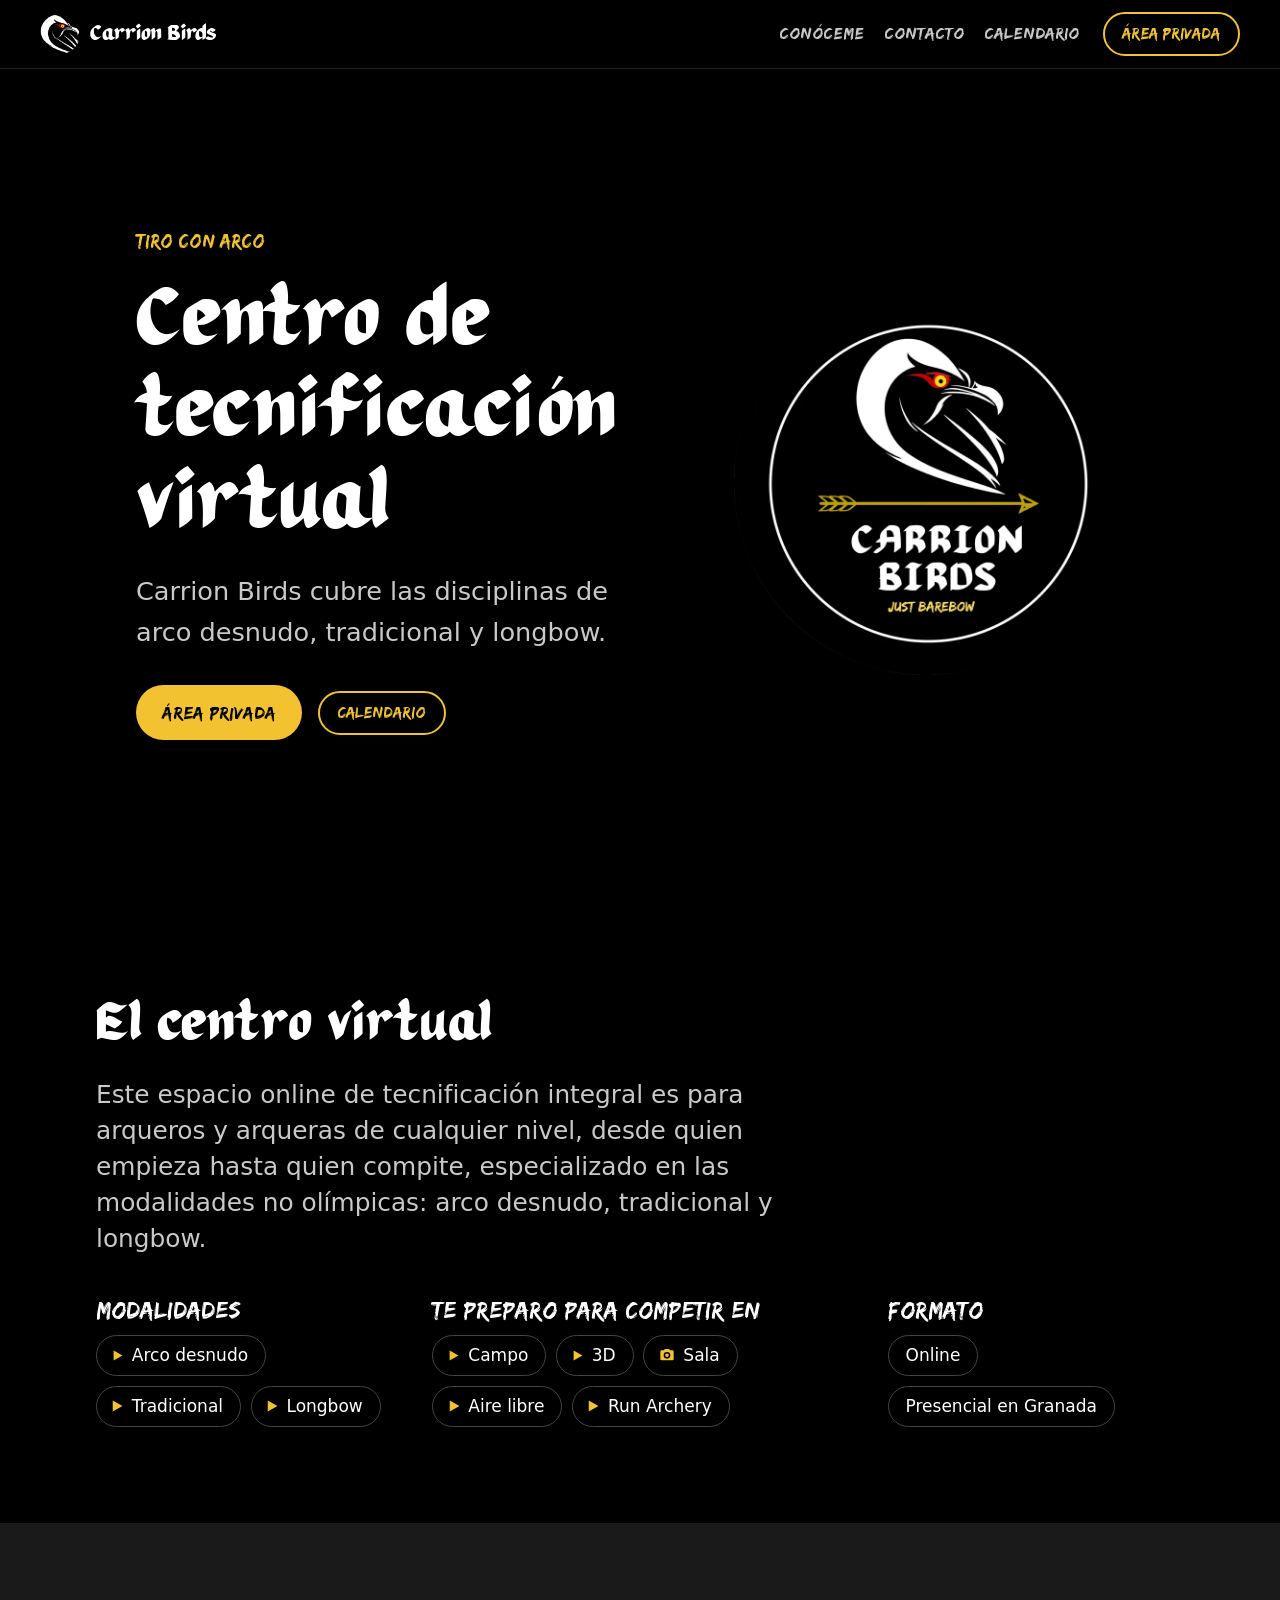
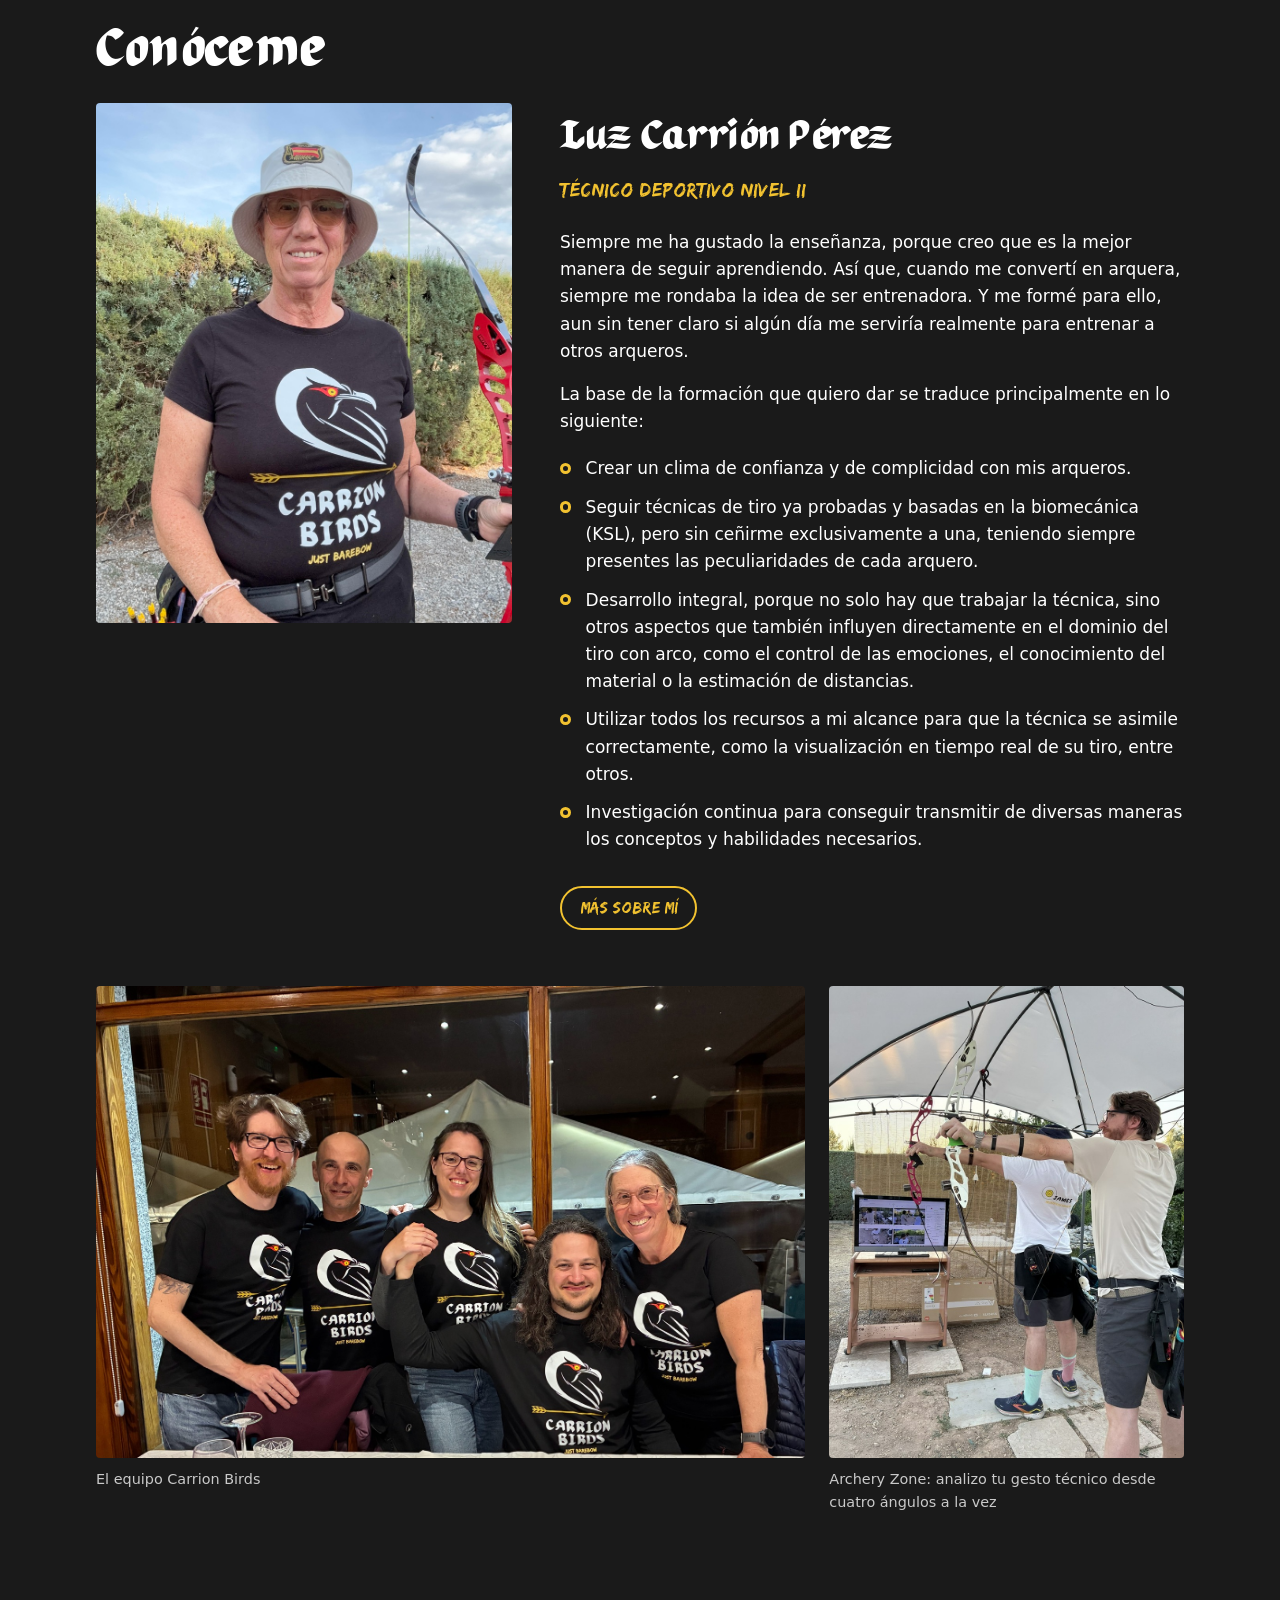
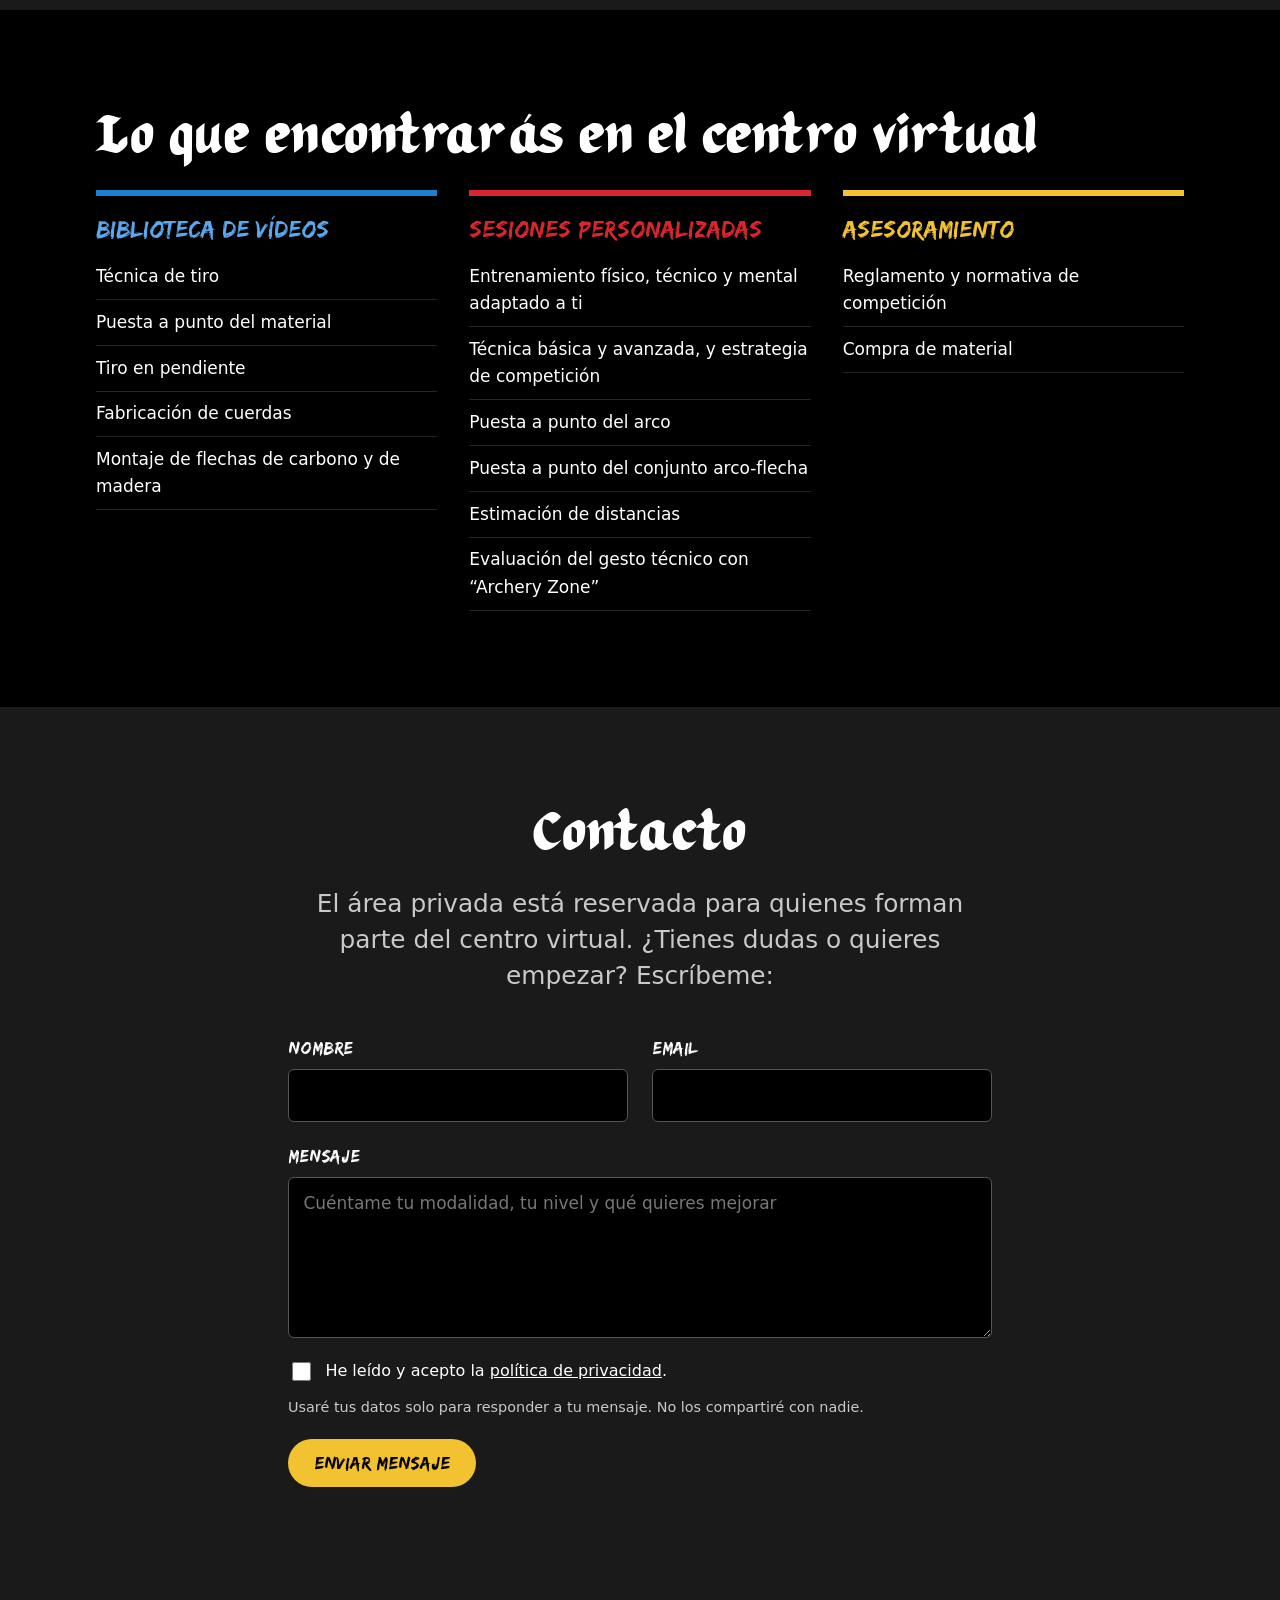
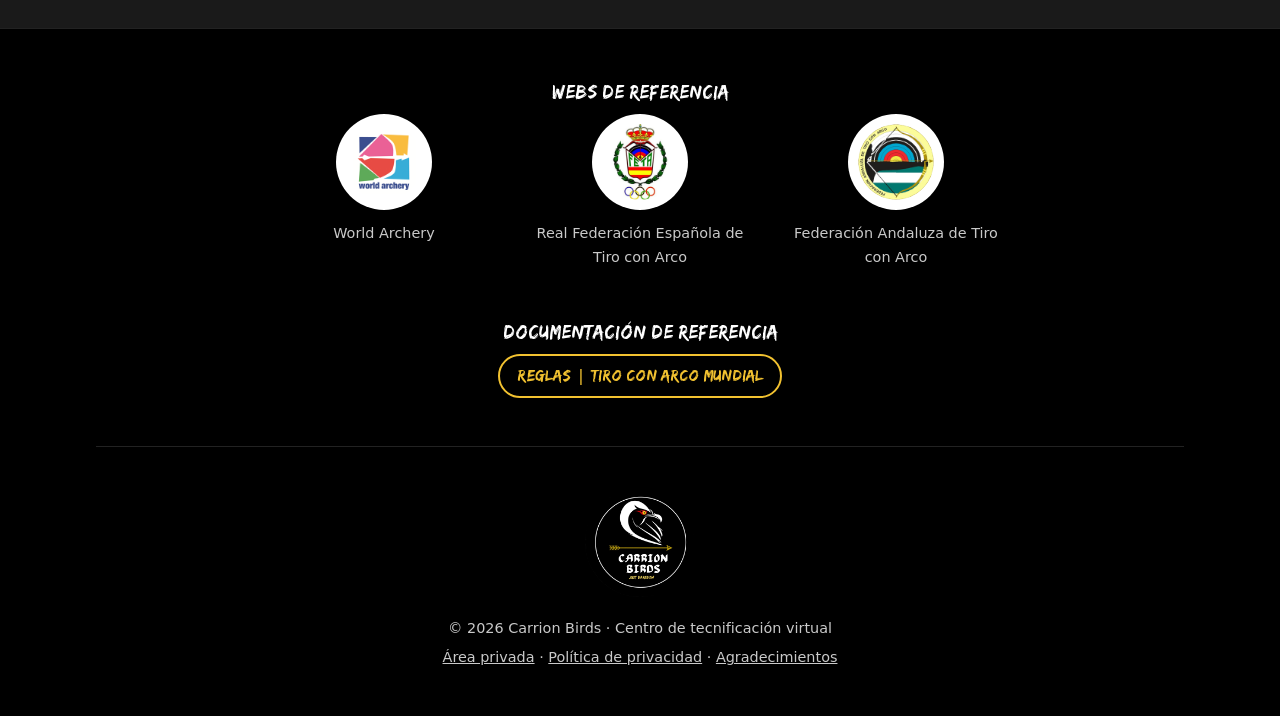
==== commit ada9d243: "Simplify the main menu to Conóceme, Contacto and Calendario Drop "El centro" and "Contenido" from th" ====
--- a/index.html
+++ b/index.html
@@ -28,7 +28,7 @@
   <link rel="apple-touch-icon" href="img/apple-touch-icon.png">
   <link rel="preload" href="fonts/Karatula.woff" as="font" type="font/woff" crossorigin>
   <link rel="preload" href="fonts/Edo.woff" as="font" type="font/woff" crossorigin>
-  <link rel="stylesheet" href="css/styles.css?v=15">
+  <link rel="stylesheet" href="css/styles.css?v=16">
 </head>
 <body>
 
@@ -46,9 +46,7 @@
       <span>Carrion Birds</span>
     </a>
     <nav class="menu" id="menu-principal" aria-label="Secciones">
-      <a href="#centro">El centro</a>
       <a href="#conoceme">Conóceme</a>
-      <a href="#contenido-centro">Contenido</a>
       <a href="#contacto">Contacto</a>
       <a href="calendario.html">Calendario</a>
       <a class="menu__solo-movil" href="https://classroom.google.com/" target="_blank" rel="noopener">Área privada</a>
--- a/css/styles.css
+++ b/css/styles.css
@@ -589,7 +589,28 @@
   gap: 2rem; margin-top: 2.5rem;
 }
 .cal-resumen h3 { font-size: 1.6rem; margin-bottom: 1rem; }
-.cal-nuestro-mes__nombre { color: var(--oro); margin-left: .4rem; }
+/* Título "Nuestro mes" con el selector del mes al lado */
+.cal-nuestro-mes__cabecera { display: flex; flex-wrap: wrap; align-items: baseline; gap: .25rem .75rem; margin-bottom: 1rem; }
+.cal-nuestro-mes__cabecera h3 { margin: 0; }
+.cal-nuestro-mes__elegir { display: flex; align-items: center; gap: .25rem; }
+.cal-nuestro-mes__selector {
+  font-family: var(--fuente-texto); font-size: 1.6rem; color: var(--oro);
+  background: none; border: 0; border-bottom: 2px dashed rgba(242, 194, 48, .5);
+  padding: 0 1.4rem 0 .2rem; cursor: pointer;
+  appearance: none; -webkit-appearance: none;
+  /* flechita ▾ dibujada, porque la fuente Edo no tiene ese carácter */
+  background-image: url("data:image/svg+xml,%3Csvg xmlns='http://www.w3.org/2000/svg' viewBox='0 0 10 6'%3E%3Cpath d='M1 1l4 4 4-4' fill='none' stroke='%23f2c230' stroke-width='1.6' stroke-linecap='round'/%3E%3C/svg%3E");
+  background-repeat: no-repeat; background-position: right .2rem center; background-size: .8rem;
+}
+.cal-nuestro-mes__selector:hover { border-bottom-color: var(--oro); }
+.cal-nuestro-mes__selector option { font-family: var(--fuente-lectura); font-size: 1rem; color: var(--blanco); background: var(--gris); }
+.cal-nuestro-mes__elegir button {
+  width: 1.9rem; height: 1.9rem; border-radius: 50%;
+  border: 1px solid #555; background: none; color: var(--oro);
+  font: 1.2rem/1 var(--fuente-lectura); cursor: pointer;
+}
+.cal-nuestro-mes__elegir button:hover:not(:disabled) { border-color: var(--oro); }
+.cal-nuestro-mes__elegir button:disabled { opacity: .3; cursor: default; }
 
 /* Rejilla del mes: los findes son más anchos que los días de diario */
 .cal-nuestro-mes__rejilla {
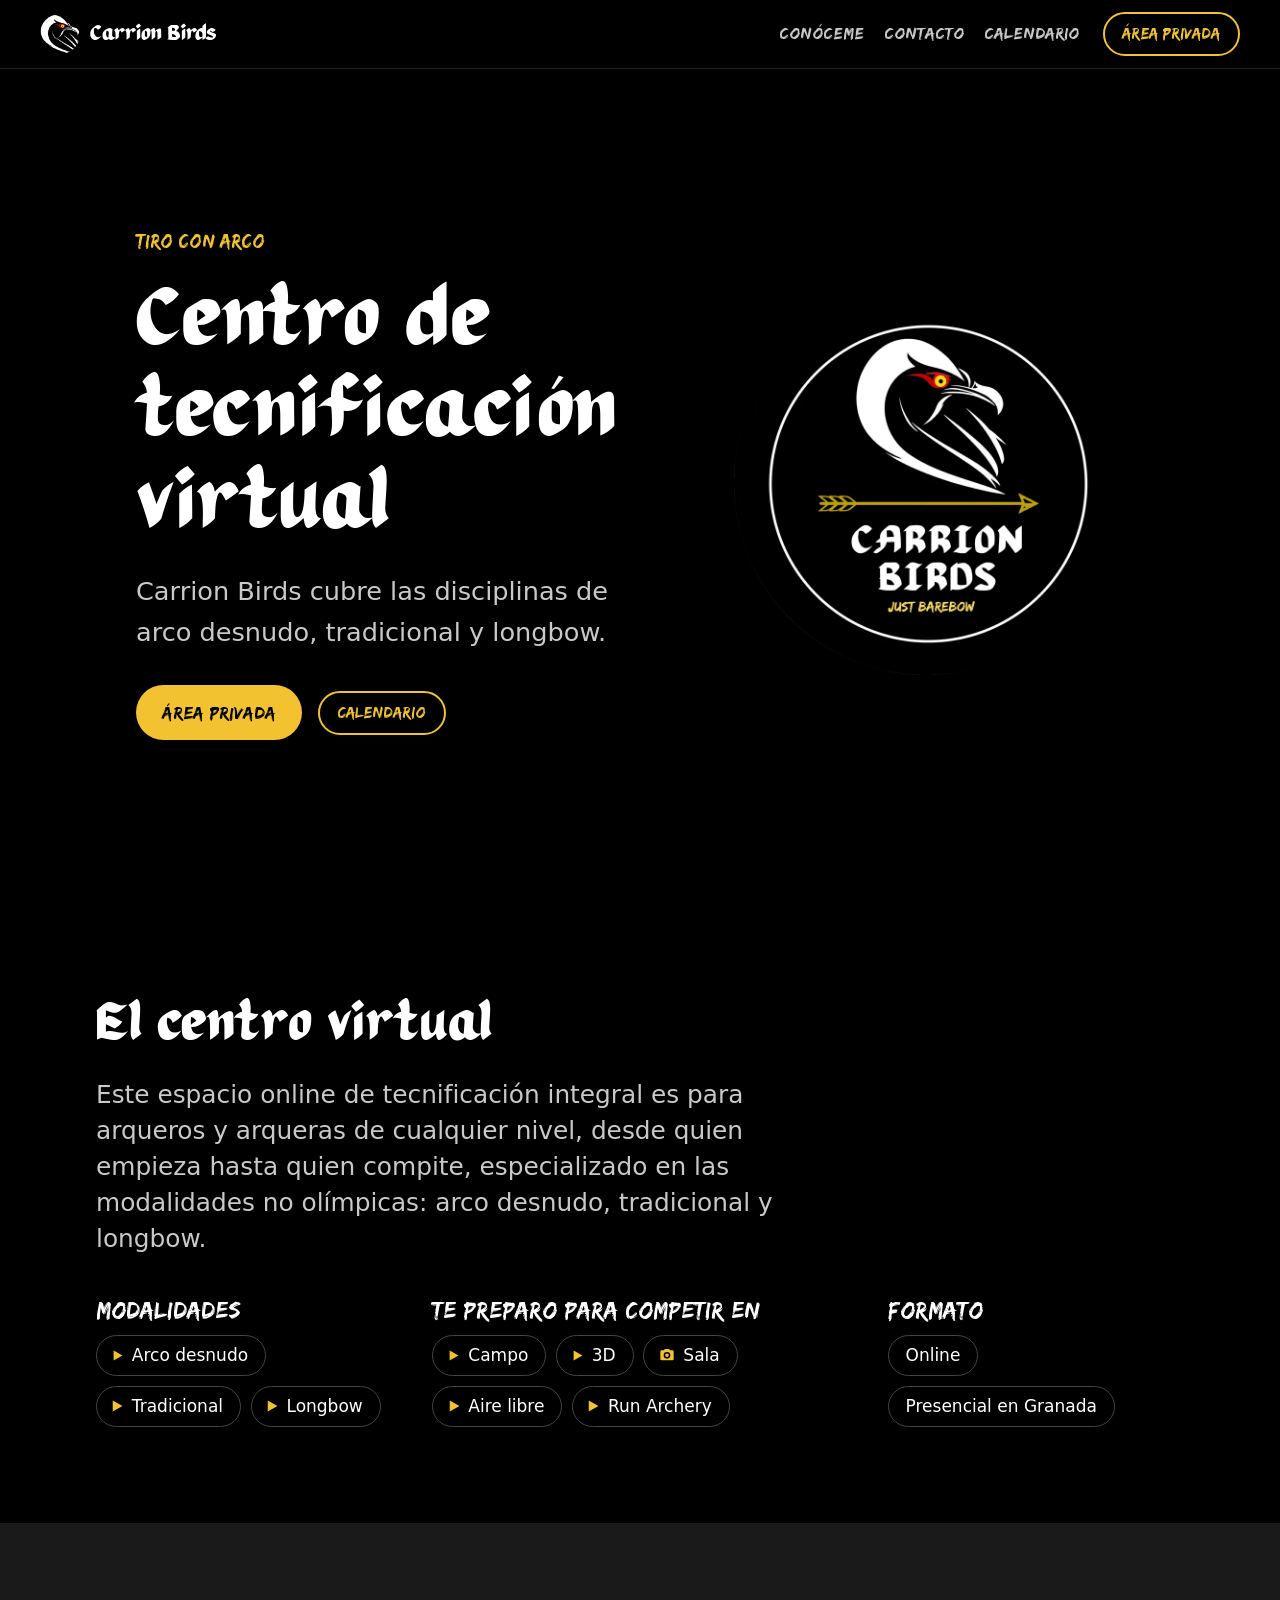
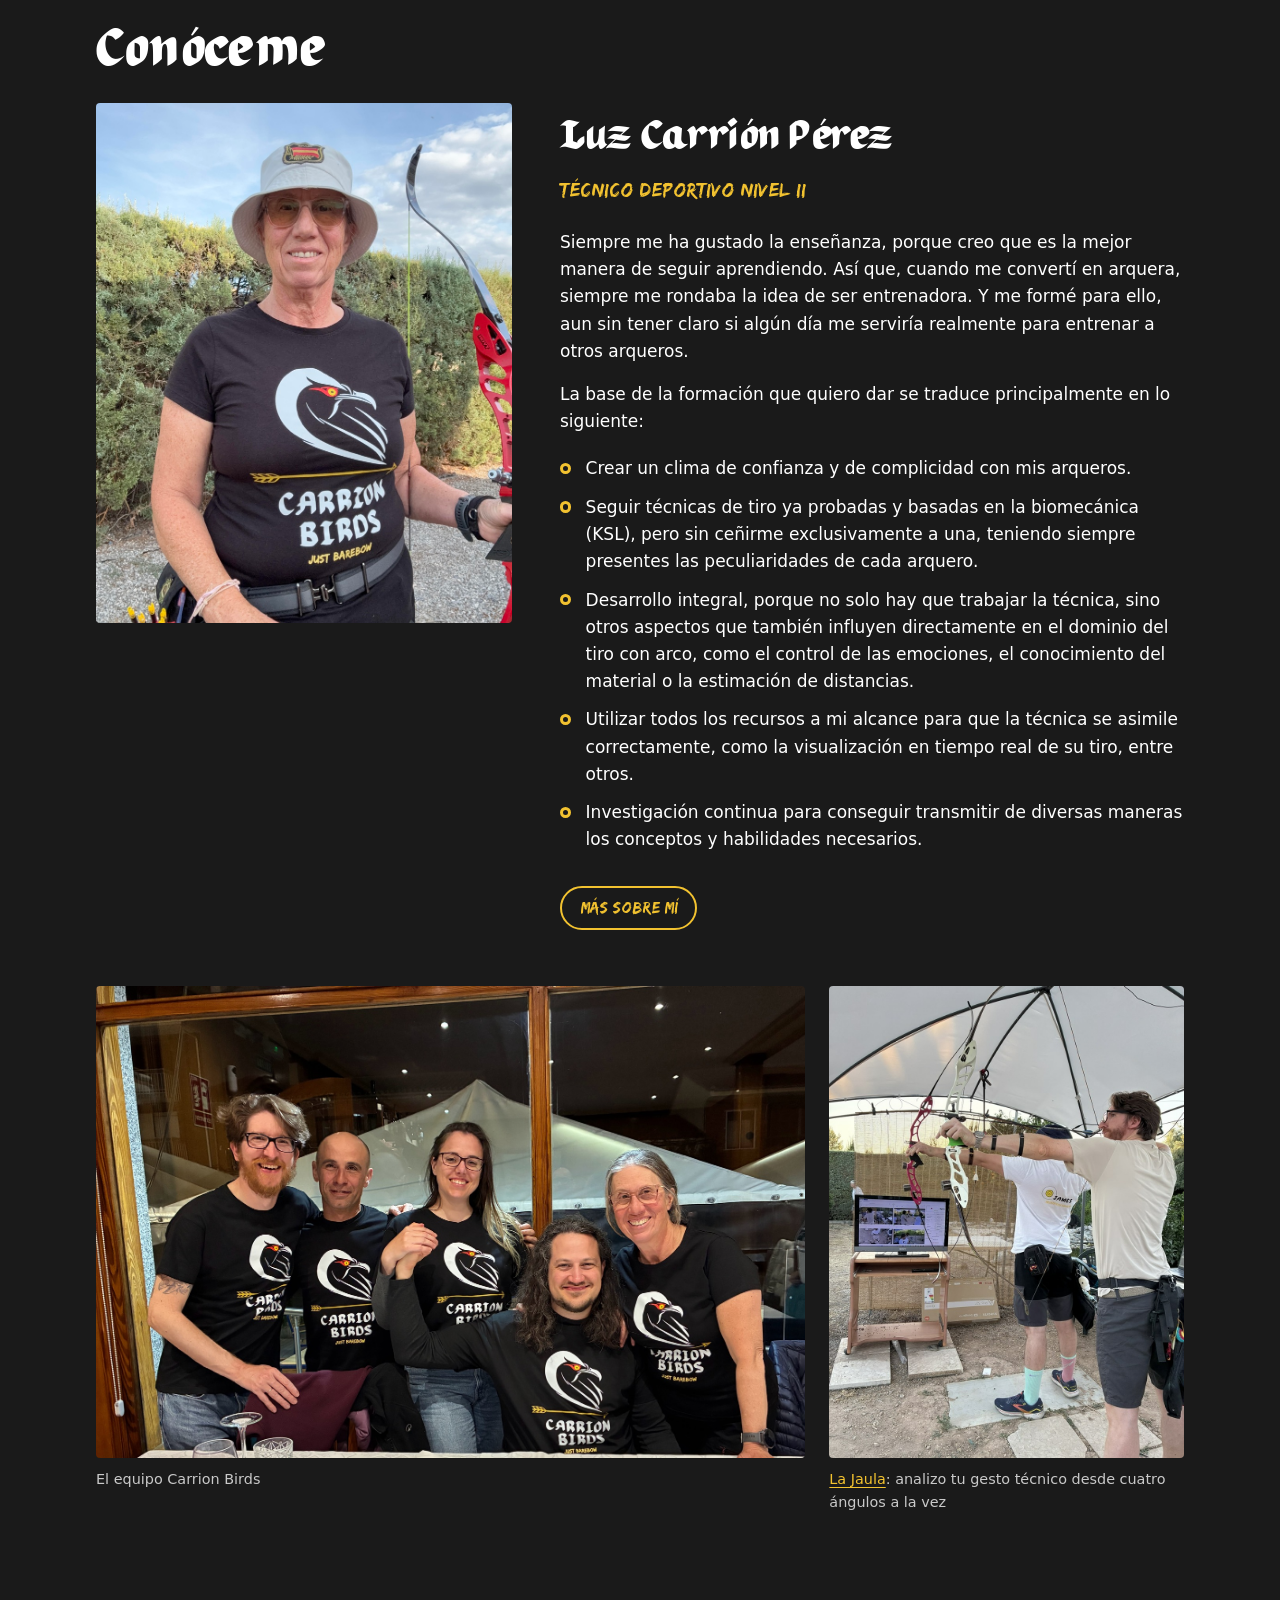
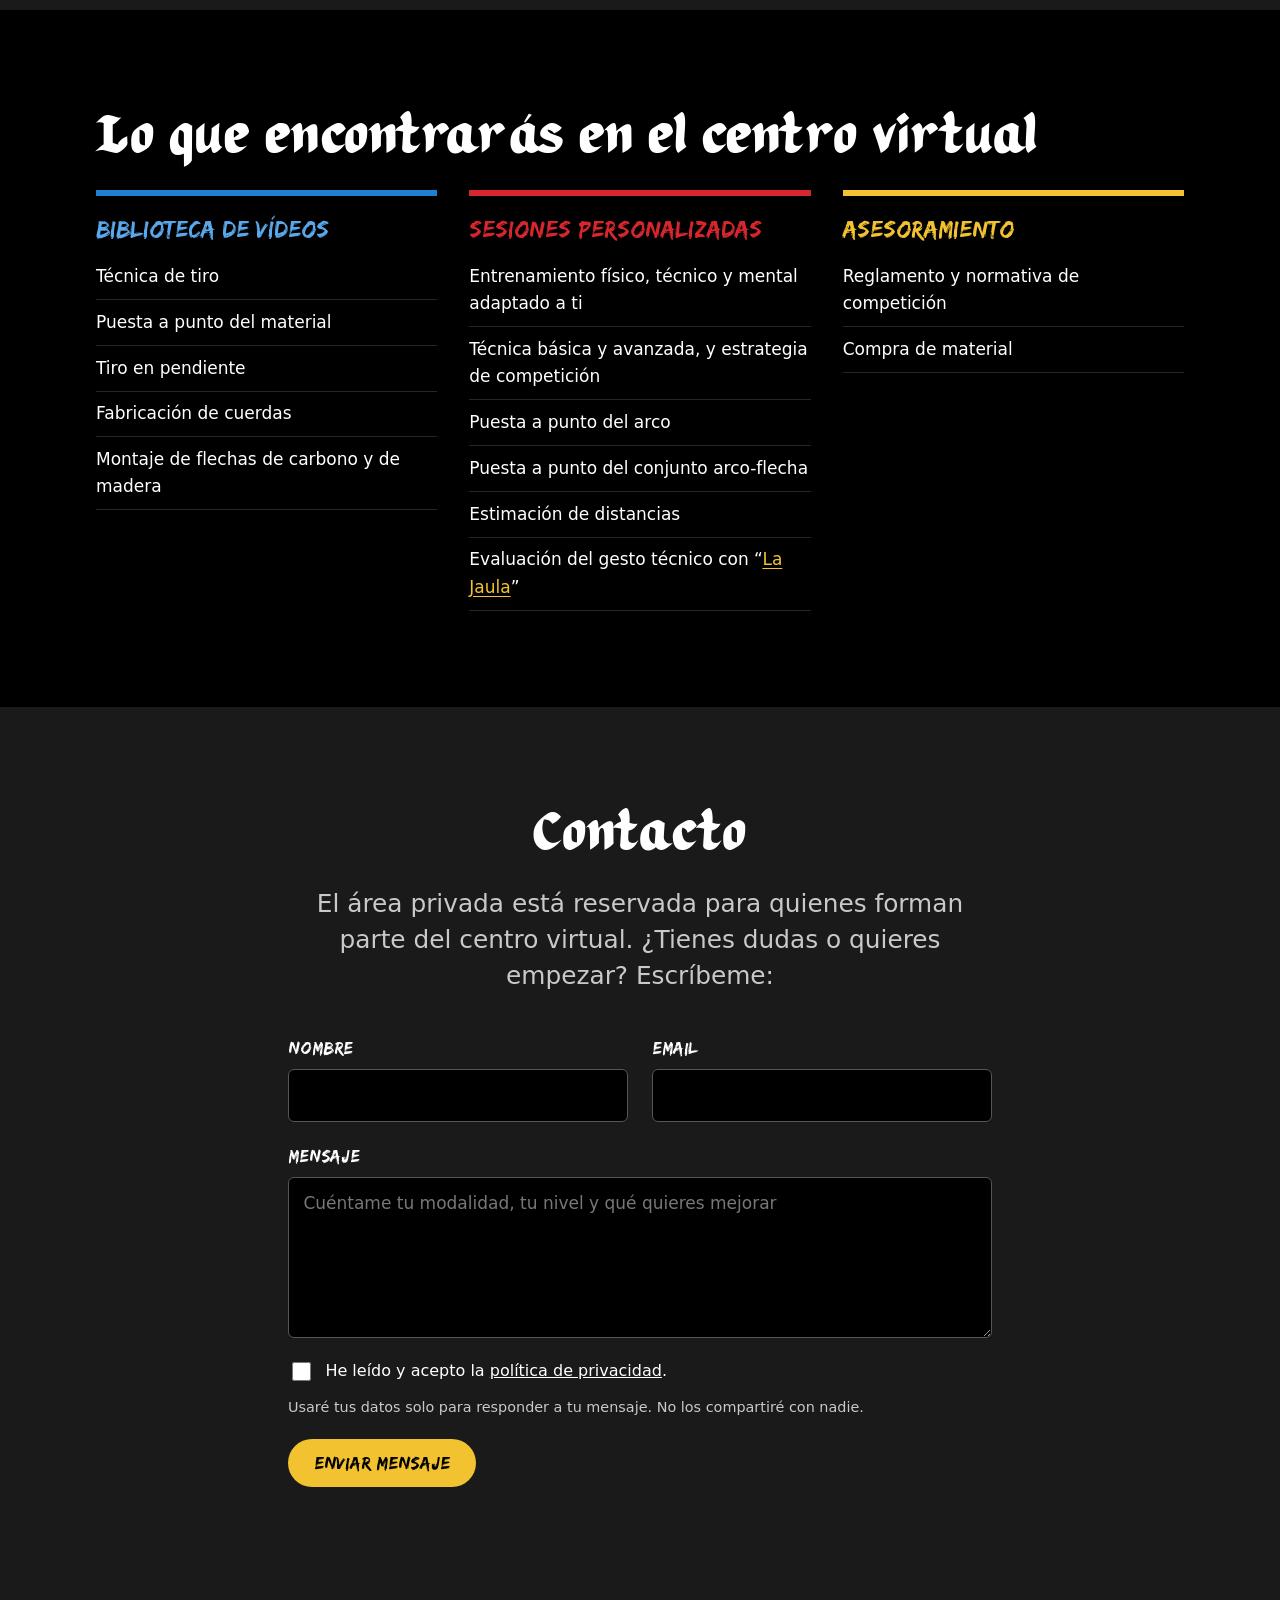
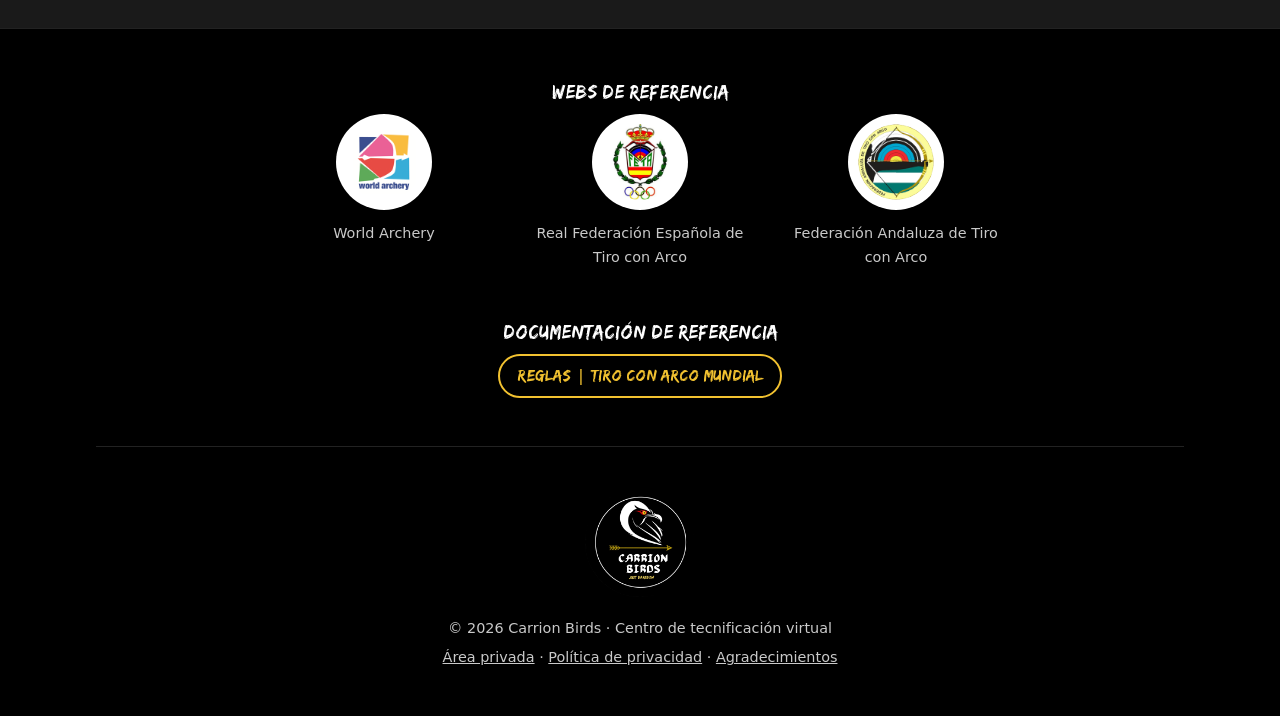
==== commit f2120df8: "Rename Archery Zone to La Jaula and link it to the video Photo caption, alt text and the Qué incluye" ====
--- a/index.html
+++ b/index.html
@@ -28,7 +28,7 @@
   <link rel="apple-touch-icon" href="img/apple-touch-icon.png">
   <link rel="preload" href="fonts/Karatula.woff" as="font" type="font/woff" crossorigin>
   <link rel="preload" href="fonts/Edo.woff" as="font" type="font/woff" crossorigin>
-  <link rel="stylesheet" href="css/styles.css?v=16">
+  <link rel="stylesheet" href="css/styles.css?v=17">
 </head>
 <body>
 
@@ -151,9 +151,9 @@
           <figcaption>El equipo Carrion Birds</figcaption>
         </figure>
         <figure class="galeria__zona">
-          <!-- Foto vertical de Archery Zone (por ejemplo 900 × 1200 px) -->
-          <img src="img/archery-zone.jpg" alt="Sesión en Archery Zone: arqueros tirando junto a la pantalla con las cuatro vistas de las cámaras" width="900" height="1200" loading="lazy">
-          <figcaption>Archery Zone: analizo tu gesto técnico desde cuatro ángulos a la vez</figcaption>
+          <!-- Foto vertical de La Jaula (por ejemplo 900 × 1200 px) -->
+          <img src="img/la-jaula.jpg" alt="Sesión en La Jaula: arqueros tirando junto a la pantalla con las cuatro vistas de las cámaras" width="900" height="1200" loading="lazy">
+          <figcaption><a href="https://www.youtube.com/watch?v=lRqyXScp9nk" target="_blank" rel="noopener">La Jaula</a>: analizo tu gesto técnico desde cuatro ángulos a la vez</figcaption>
         </figure>
       </div>
     </section>
@@ -180,7 +180,7 @@
             <li>Puesta a punto del arco</li>
             <li>Puesta a punto del conjunto arco-flecha</li>
             <li>Estimación de distancias</li>
-            <li>Evaluación del gesto técnico con “Archery Zone”</li>
+            <li>Evaluación del gesto técnico con “<a href="https://www.youtube.com/watch?v=lRqyXScp9nk" target="_blank" rel="noopener">La Jaula</a>”</li>
           </ul>
         </article>
         <article class="servicio servicio--oro">
--- a/css/styles.css
+++ b/css/styles.css
@@ -224,7 +224,7 @@
 
 /* ---------- Conóceme ----------
    Arriba: foto vertical de la entrenadora + texto.
-   Debajo: foto de grupo (horizontal) y Archery Zone (vertical) a la misma altura. */
+   Debajo: foto de grupo (horizontal) y La Jaula (vertical) a la misma altura. */
 .perfil {
   display: grid; grid-template-columns: minmax(0, 1fr) minmax(0, 1.5fr);
   gap: 3rem; align-items: start;
@@ -250,6 +250,7 @@
 .galeria__grupo img { aspect-ratio: 3 / 2; }
 .galeria__zona img { flex: 1; min-height: 0; height: 100%; object-position: center 45%; }
 .galeria figcaption { font-size: .9rem; color: var(--gris-texto); margin-top: .6rem; }
+.galeria figcaption a, .servicio li a { color: var(--oro); text-underline-offset: .2em; }   /* enlace al vídeo de La Jaula */
 
 /* ---------- Qué incluye: cada bloque lleva un color de la diana ---------- */
 .servicios { display: grid; grid-template-columns: repeat(3, 1fr); gap: 2rem; }
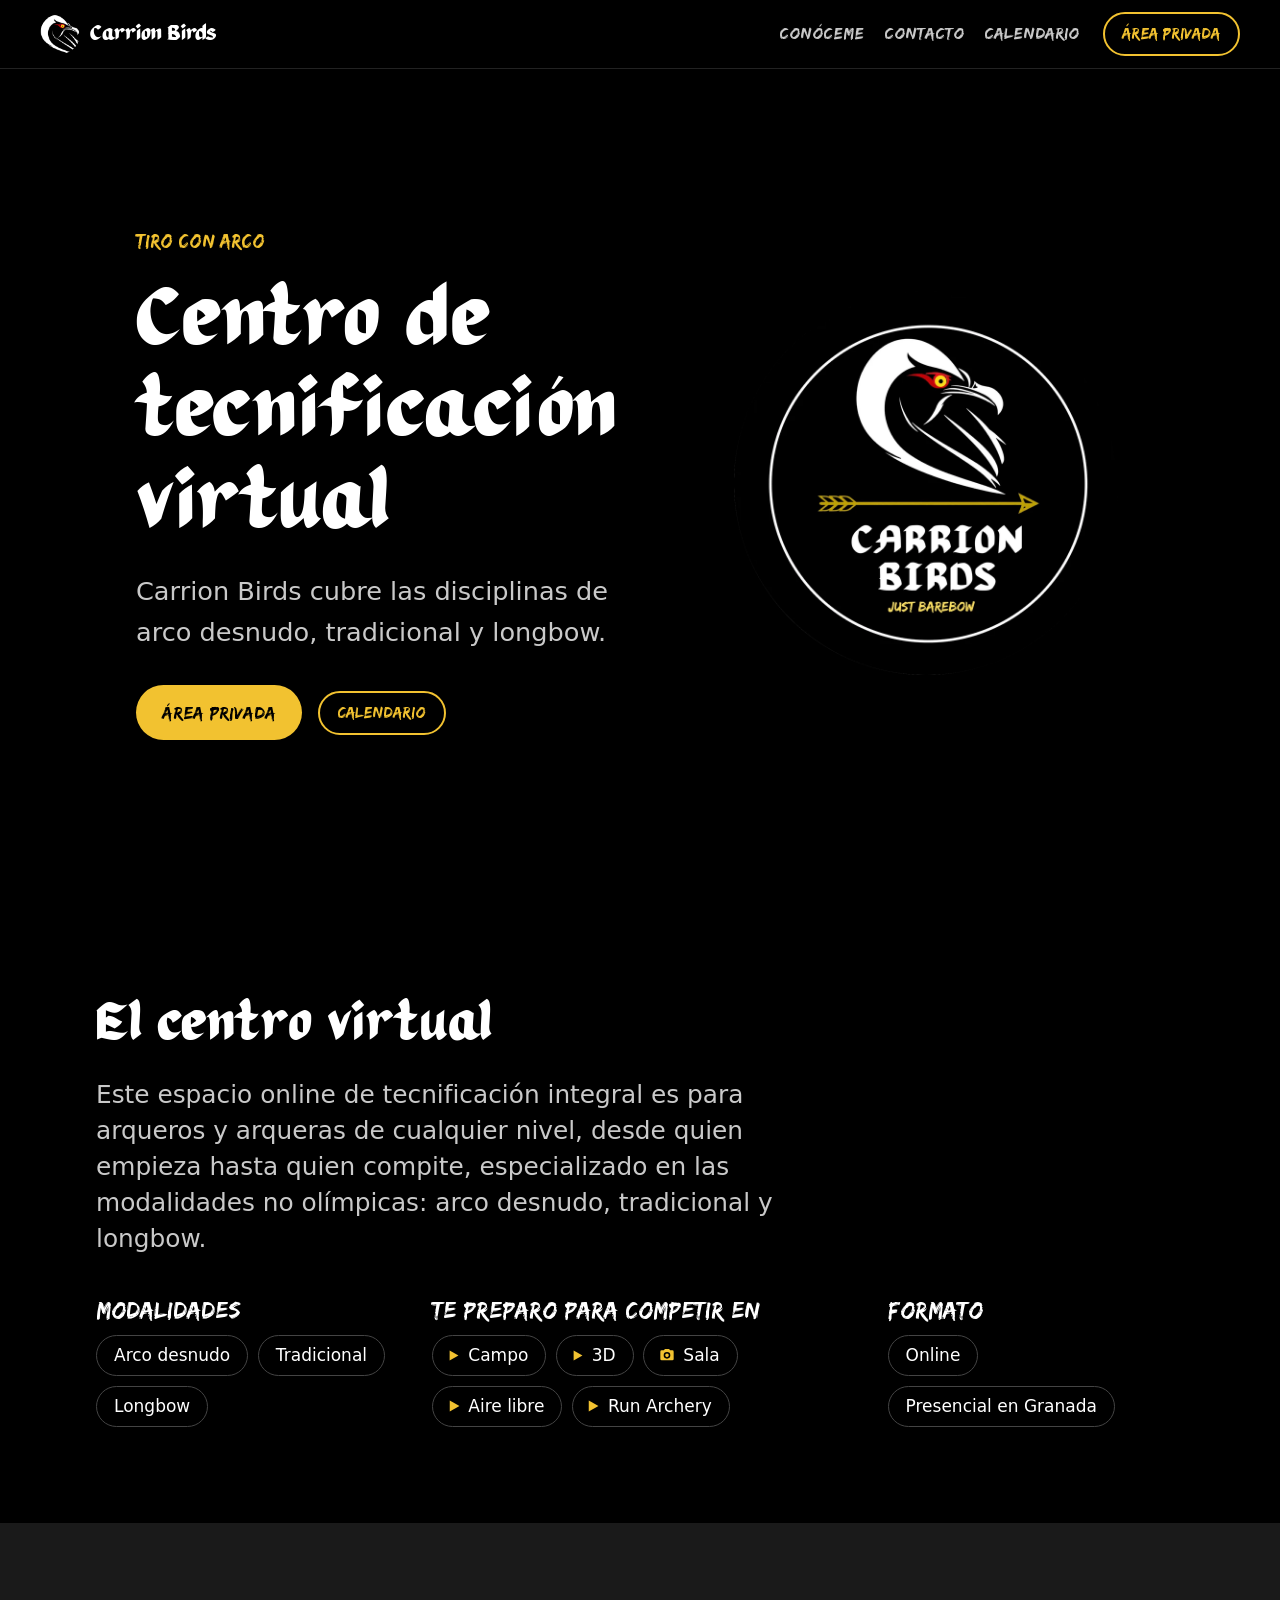
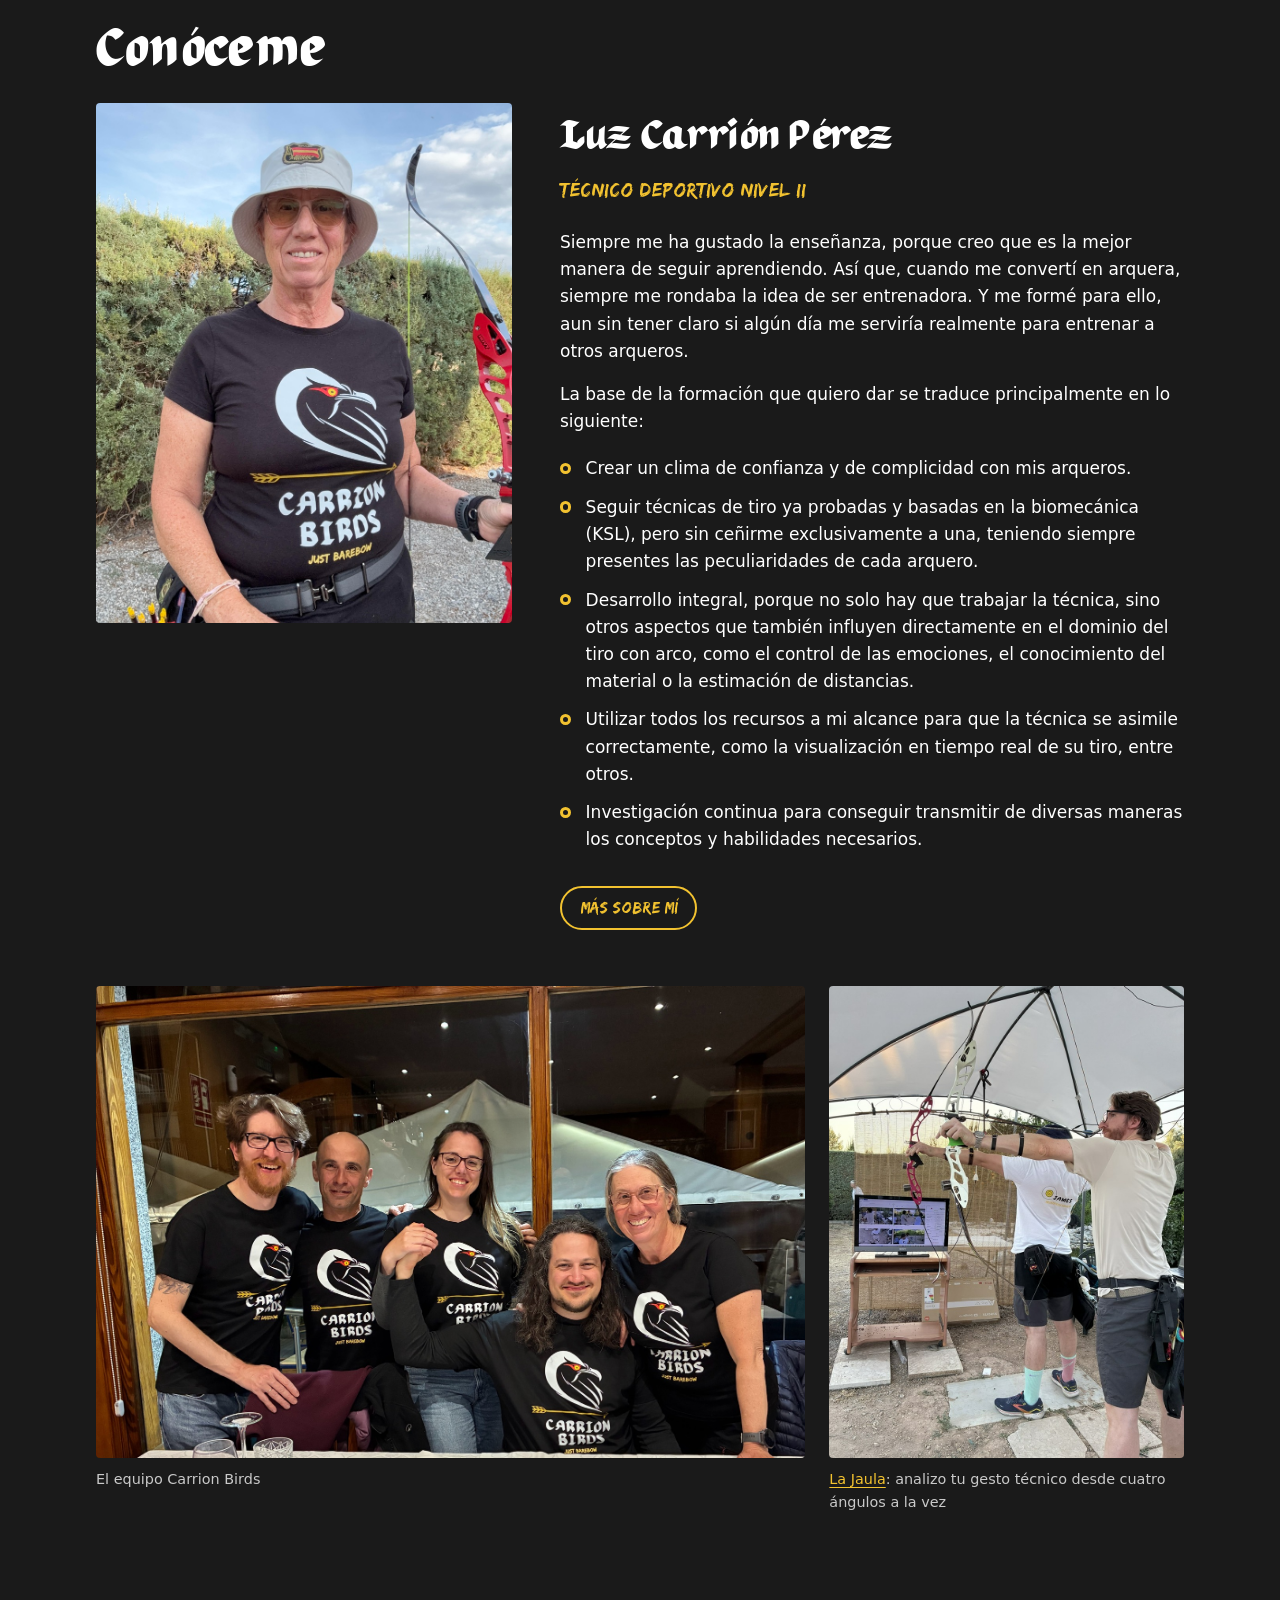
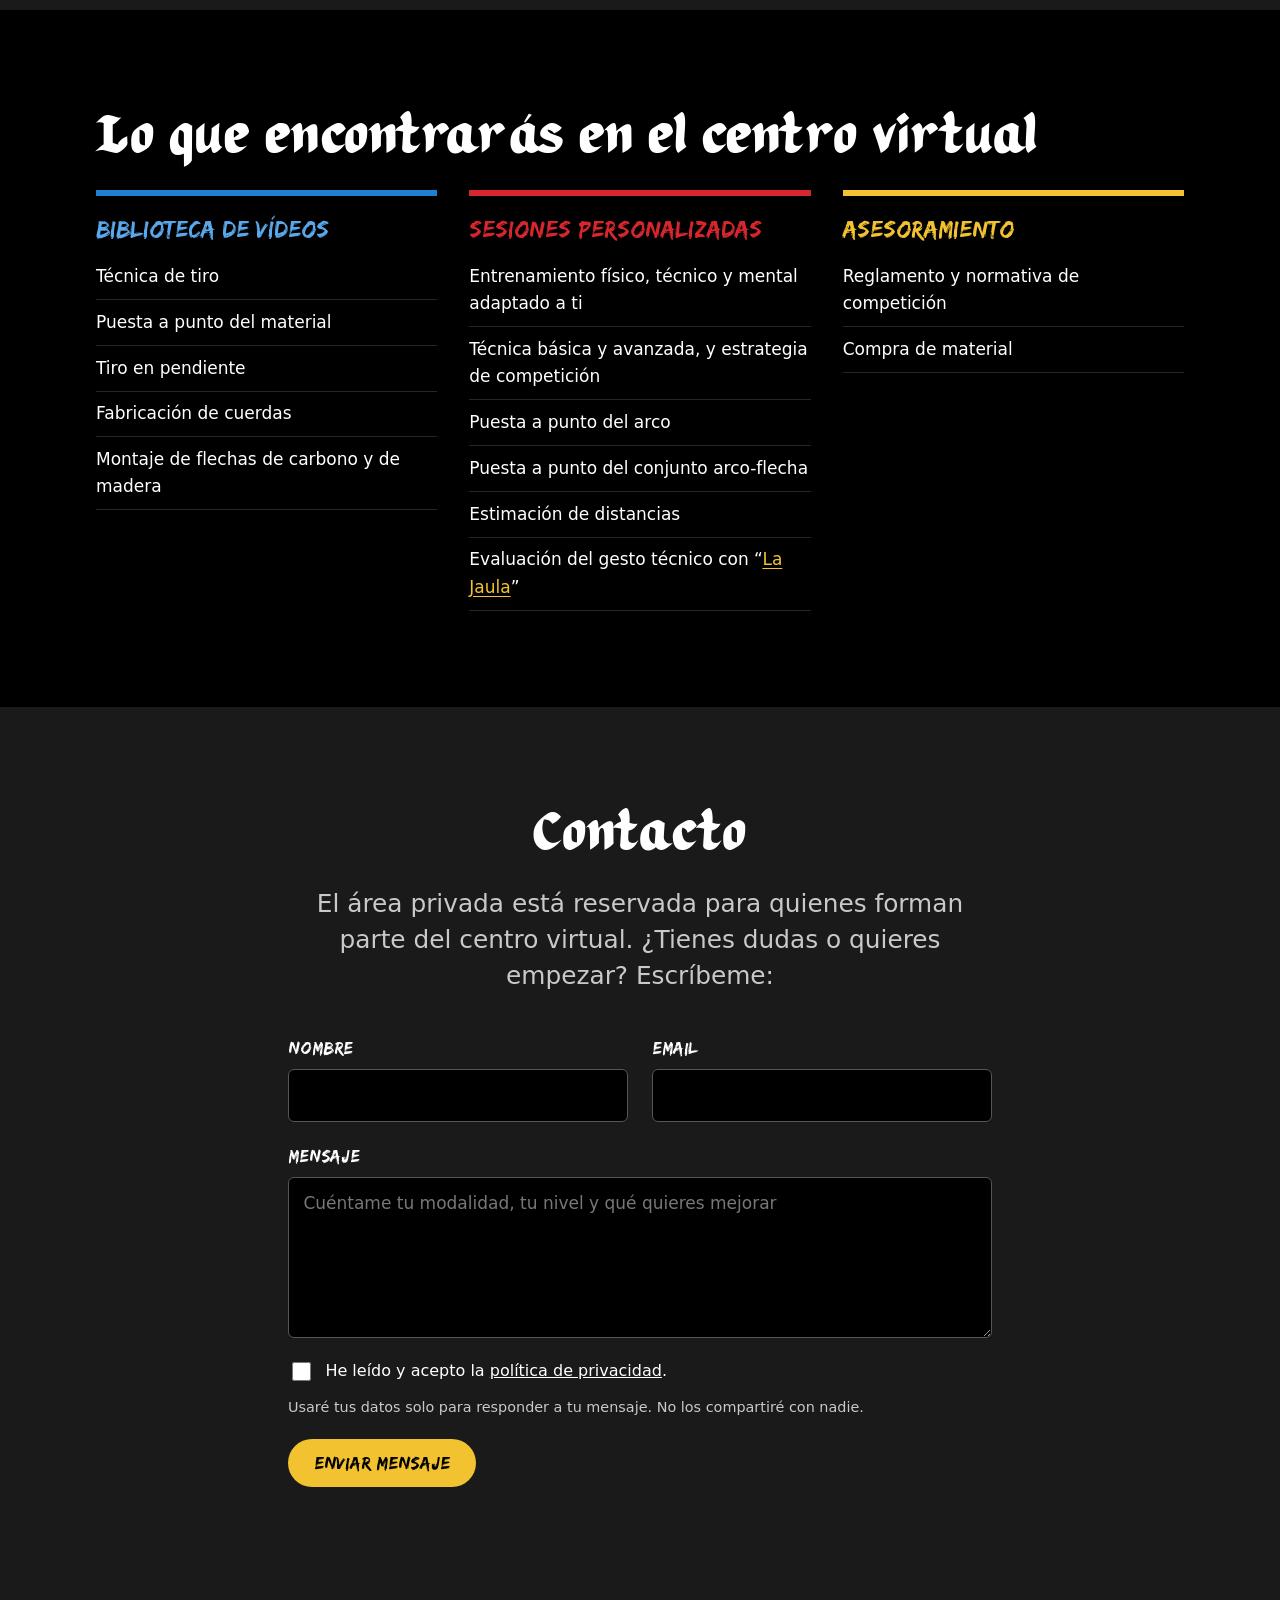
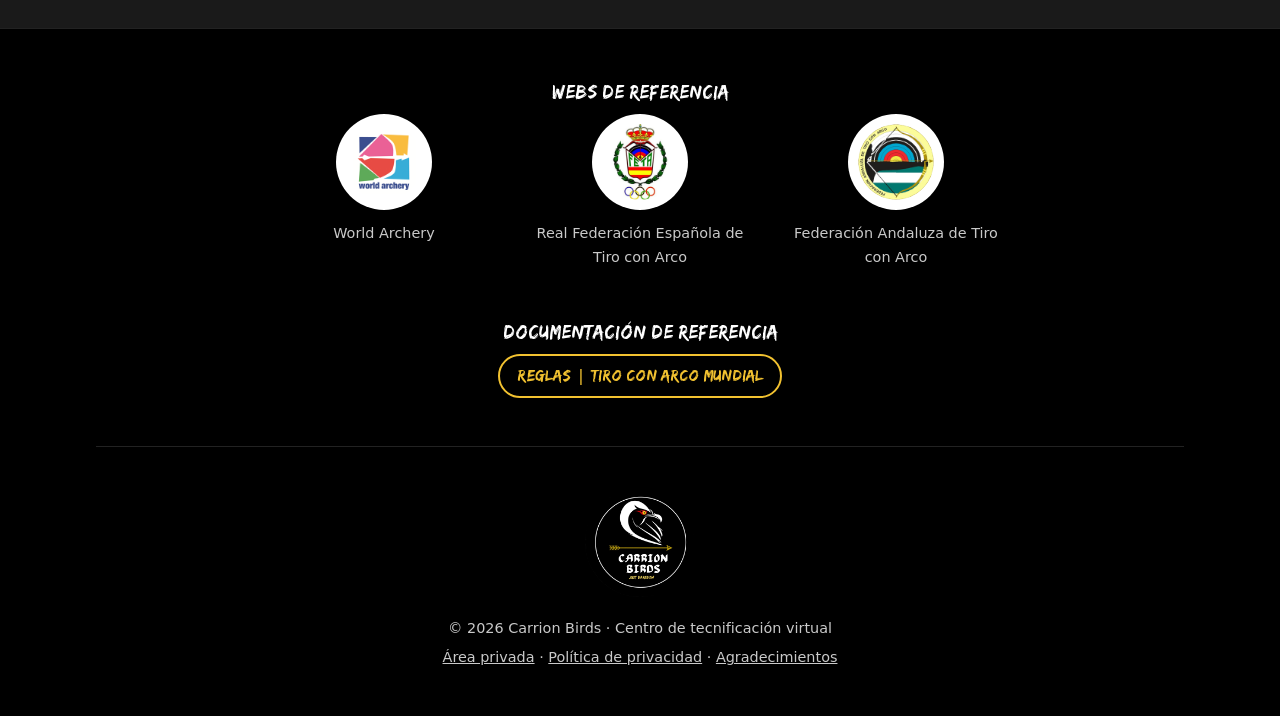
==== commit 0aab774f: "Remove video links from the Modalidades tags Arco desnudo, Tradicional and Longbow are plain tags ag" ====
--- a/index.html
+++ b/index.html
@@ -28,7 +28,7 @@
   <link rel="apple-touch-icon" href="img/apple-touch-icon.png">
   <link rel="preload" href="fonts/Karatula.woff" as="font" type="font/woff" crossorigin>
   <link rel="preload" href="fonts/Edo.woff" as="font" type="font/woff" crossorigin>
-  <link rel="stylesheet" href="css/styles.css?v=17">
+  <link rel="stylesheet" href="css/styles.css?v=19">
 </head>
 <body>
 
@@ -92,9 +92,9 @@
         <div>
           <h3>Modalidades</h3>
           <ul class="etiquetas">
-            <li><a href="https://youtu.be/T-MJKO4AnBM" target="_blank" rel="noopener">Arco desnudo</a></li>
-            <li><a href="https://youtube.com/shorts/tj2CkJZrznQ" target="_blank" rel="noopener">Tradicional</a></li>
-            <li><a href="https://youtube.com/shorts/CF2-1TgHA38" target="_blank" rel="noopener">Longbow</a></li>
+            <li>Arco desnudo</li>
+            <li>Tradicional</li>
+            <li>Longbow</li>
           </ul>
         </div>
         <div>
@@ -271,6 +271,7 @@
   </footer>
 
   <script src="js/menu.js?v=1"></script>
+  <script src="js/privada.js?v=2"></script>
   <script>
     // Envía el formulario sin salir de la página y muestra el resultado debajo.
     // Si JavaScript falla, el formulario se envía igualmente a Formspree.
--- a/css/styles.css
+++ b/css/styles.css
@@ -352,6 +352,32 @@
 }
 
 
+/* ---------- Aviso del área privada (js/privada.js) ---------- */
+.aviso {
+  border: 0; padding: 0; background: none; color: var(--gris-texto);
+  width: min(26rem, calc(100vw - 2rem)); max-width: none;
+}
+.aviso::backdrop { background: rgba(0, 0, 0, .8); }
+.aviso__caja {
+  position: relative; text-align: center;
+  background: var(--gris); border: 1px solid #333; border-top: 4px solid var(--oro);
+  border-radius: 12px; padding: 2rem 1.5rem 1.5rem;
+  box-shadow: 0 20px 50px rgba(0, 0, 0, .7);
+}
+.aviso__logo { width: 3.5rem; height: 3.5rem; border-radius: 50%; margin: 0 auto .75rem; }
+.aviso h2 { font-family: var(--fuente-texto); color: var(--blanco); font-size: 1.6rem; margin-bottom: .75rem; }
+.aviso p { margin: 0 0 1.25rem; }
+.aviso__botones { display: flex; flex-wrap: wrap; justify-content: center; align-items: center; gap: .6rem; }
+.aviso__botones .boton { font-size: .95rem; padding: .55em 1.2em; border: 2px solid var(--oro); cursor: pointer; }
+.aviso__quedarme { background: none; font-family: var(--fuente-texto); }
+.aviso__cerrar {
+  position: absolute; top: .6rem; right: .6rem;
+  width: 2.25rem; height: 2.25rem; border-radius: 50%;
+  border: 1px solid #555; background: none; color: var(--blanco);
+  font: 1.4rem/1 var(--fuente-lectura); cursor: pointer;
+}
+.aviso__cerrar:hover { border-color: var(--oro); color: var(--oro); }
+
 /* ---------- Página legal ---------- */
 .legal { max-width: 44rem; margin: 0 auto; }
 
